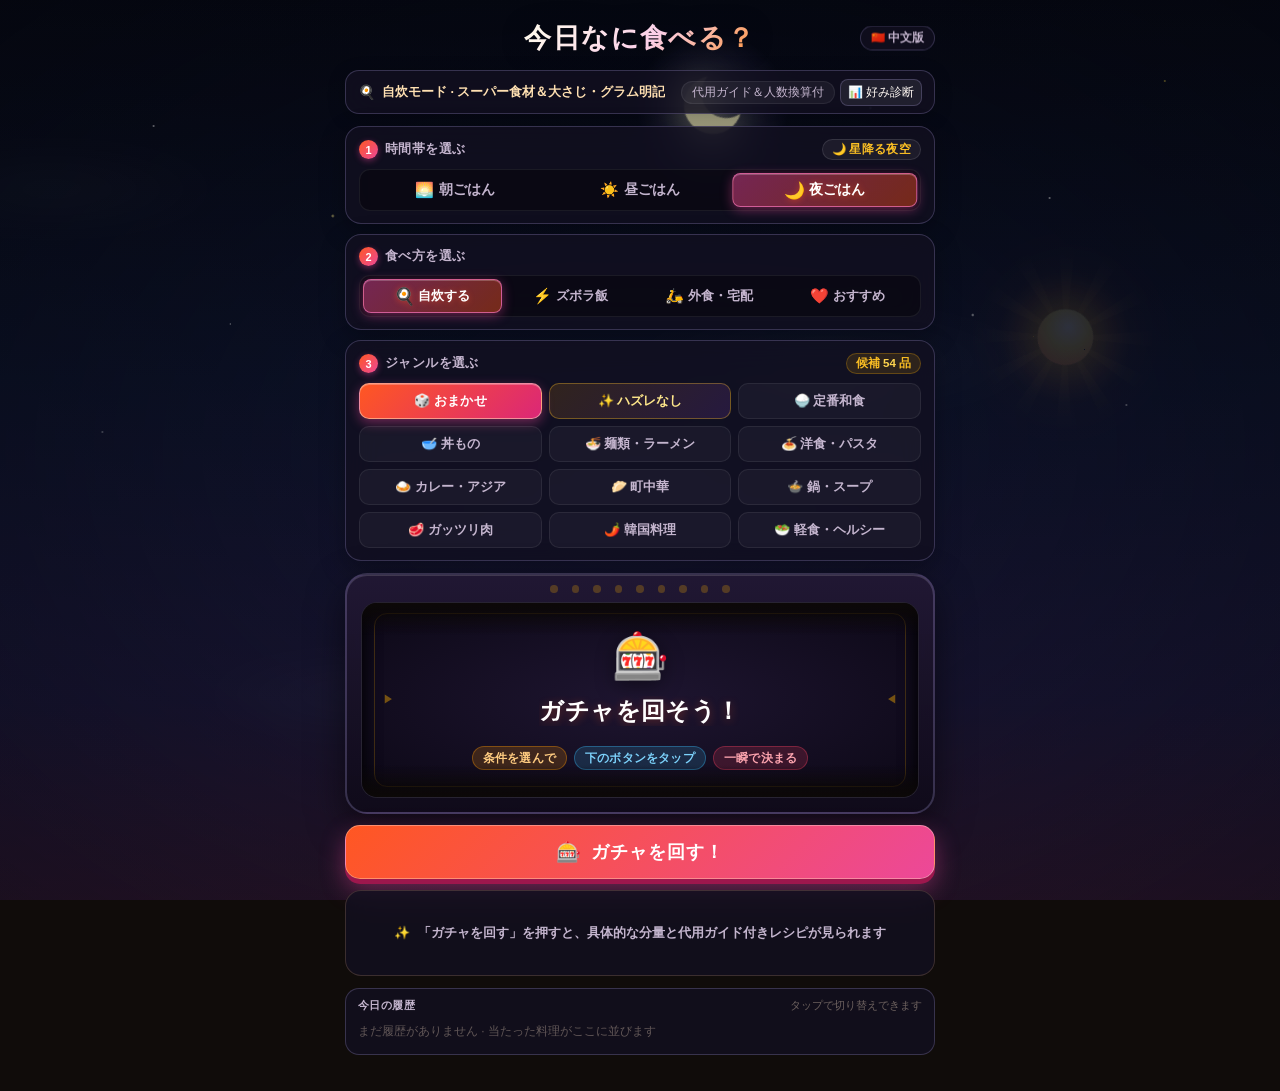
==== jp/index.html @ 4f3765af "feat: add dedicated Japan-native edition (/jp/) tailored to Japanese eating habits and recipes" ====
<!DOCTYPE html>
<html lang="ja">
<head>
  <meta charset="UTF-8" />
  <meta name="viewport" content="width=device-width, initial-scale=1.0" />
  <title>今日なに食べる？ · 毎日のごはんガチャ</title>
  <link rel="stylesheet" href="../style.css" />
  <style>
    body {
      font-family: "Hiragino Kaku Gothic ProN", "Hiragino Sans", "Yu Gothic", "Meiryo", -apple-system, BlinkMacSystemFont, sans-serif;
    }
    .app-header {
      position: relative;
      display: flex;
      align-items: center;
      justify-content: center;
    }
    .lang-switch-pill {
      position: absolute;
      right: 0;
      top: 50%;
      transform: translateY(-50%);
      display: inline-flex;
      align-items: center;
      gap: 4px;
      padding: 4px 10px;
      border-radius: 99px;
      font-size: 11.5px;
      font-weight: 700;
      text-decoration: none;
      color: var(--text-muted);
      background: var(--bg-card);
      border: 1px solid var(--border-subtle);
      backdrop-filter: blur(12px);
      transition: color 0.2s, border-color 0.2s, transform 0.15s;
    }
    .lang-switch-pill:hover {
      color: #fff;
      border-color: var(--accent-gold);
      transform: translateY(-50%) scale(1.03);
    }
  </style>
</head>
<body data-theme="breakfast">
  <!-- 時間帯で移ろう空と太陽・月の公転背景 -->
  <div class="sky-backdrop" aria-hidden="true">
    <div class="sky-layer sky-breakfast"></div>
    <div class="sky-layer sky-lunch"></div>
    <div class="sky-layer sky-dinner"></div>
    <div class="sky-stars"></div>

    <div class="celestial-wheel" id="celestialWheel">
      <div class="celestial-sun">
        <div class="sun-rays"></div>
        <div class="sun-corona"></div>
        <div class="sun-core"></div>
      </div>
      <div class="celestial-moon">
        <div class="moon-halo"></div>
        <div class="moon-disc"></div>
      </div>
    </div>

    <div class="sky-clouds">
      <div class="cloud cloud-1"></div>
      <div class="cloud cloud-2"></div>
      <div class="cloud cloud-3"></div>
    </div>
    <div class="sky-vignette"></div>
  </div>

  <!-- ガチャ演出スポットライト＆花火キャンバス -->
  <div class="ritual-spotlight" id="ritualSpotlight" aria-hidden="true"></div>
  <canvas id="fxCanvas" class="fx-canvas"></canvas>

  <main class="app-container">
    <!-- タイトル＆言語切替 -->
    <header class="app-header">
      <h1 class="app-title">今日なに食べる？</h1>
      <a href="../index.html" class="lang-switch-pill" title="中国語版（中華・アジア向け）へ切替">🇨🇳 中文版</a>
    </header>

    <!-- 固定高さステータスバー（4モード切替・レイアウトシフト0） -->
    <div class="status-stage">
      <!-- 自炊モード -->
      <div id="cookStatusLayer" class="status-layer active">
        <div class="loc-left">
          <span class="status-icon-badge">🍳</span>
          <span class="loc-text-ellipsis">自炊モード · スーパー食材＆大さじ・グラム明記</span>
        </div>
        <div class="loc-actions">
          <span class="status-right-tag">代用ガイド＆人数換算付</span>
          <button type="button" class="loc-btn btn-open-taste" title="オフライン食の好み診断を見る">📊 好み診断</button>
        </div>
      </div>

      <!-- ズボラ飯モード -->
      <div id="lazyStatusLayer" class="status-layer">
        <div class="loc-left">
          <span class="status-icon-badge">⚡</span>
          <span class="loc-text-ellipsis">ズボラ飯 · レンチン / 炊飯器 / 冷凍うどん / 10分</span>
        </div>
        <div class="loc-actions">
          <span class="status-right-tag">洗い物少なめ・包丁いらず</span>
          <button type="button" class="loc-btn btn-open-taste" title="オフライン食の好み診断を見る">📊 好み診断</button>
        </div>
      </div>

      <!-- 外食・デリバリーモード（ブラウザ位置情報のみ・Google星評価 / Hot Pepper対応） -->
      <div id="takeoutStatusLayer" class="status-layer">
        <div class="loc-left">
          <span class="loc-dot" id="locDot"></span>
          <span id="locText" class="loc-text-ellipsis">現在地の許可で周辺の実店舗を探します</span>
        </div>
        <div class="loc-actions">
          <select id="radiusSelect" class="city-select" title="周辺検索の半径を選択">
            <option value="1000">1km圏内</option>
            <option value="3000" selected>3km圏内</option>
            <option value="5000">5km圏内</option>
          </select>
          <button type="button" id="btnRelocate" class="loc-btn loc-auth-btn" title="ブラウザに位置情報の利用を許可">📍 現在地取得</button>
          <button type="button" id="btnSourceConfig" class="loc-btn" title="Google Places（星評価）/ ホットペッパーAPI設定">⚙️</button>
        </div>
      </div>

      <!-- おすすめモード -->
      <div id="guessStatusLayer" class="status-layer">
        <div class="loc-left">
          <span class="status-icon-badge">❤️</span>
          <span id="guessStatusText" class="loc-text-ellipsis">あなたへのおすすめ · ローカル履歴から好みを分析中</span>
        </div>
        <div class="loc-actions">
          <button type="button" class="loc-btn loc-auth-btn btn-open-taste" title="オフライン食の好み診断を見る">📊 好みカルテ</button>
        </div>
      </div>
    </div>

    <!-- 3ステップ選択パネル -->
    <section class="steps-panel">
      <!-- STEP 1: 朝・昼・夜 -->
      <div class="step-card">
        <div class="step-label">
          <span class="step-num">1</span>
          <span class="step-name">時間帯を選ぶ</span>
          <span class="step-sub-hint" id="mealSkyHint">🌅 朝焼けの空</span>
        </div>
        <div class="segmented-control cols-3" id="mealGroup" style="--active-idx: 0;">
          <div class="segment-glider"></div>
          <button type="button" class="segment-btn active" data-meal="breakfast" data-idx="0">
            <span class="pill-icon">🌅</span><span>朝ごはん</span>
          </button>
          <button type="button" class="segment-btn" data-meal="lunch" data-idx="1">
            <span class="pill-icon">☀️</span><span>昼ごはん</span>
          </button>
          <button type="button" class="segment-btn" data-meal="dinner" data-idx="2">
            <span class="pill-icon">🌙</span><span>夜ごはん</span>
          </button>
        </div>
      </div>

      <!-- STEP 2: 食べ方・モード -->
      <div class="step-card">
        <div class="step-label">
          <span class="step-num">2</span>
          <span class="step-name">食べ方を選ぶ</span>
        </div>
        <div class="segmented-control cols-4" id="modeGroup" style="--active-idx: 0;">
          <div class="segment-glider"></div>
          <button type="button" class="segment-btn active" data-mode="cook" data-idx="0">
            <span class="pill-icon">🍳</span><span>自炊する</span>
          </button>
          <button type="button" class="segment-btn" data-mode="lazy" data-idx="1">
            <span class="pill-icon">⚡</span><span>ズボラ飯</span>
          </button>
          <button type="button" class="segment-btn" data-mode="takeout" data-idx="2">
            <span class="pill-icon">🛵</span><span>外食・宅配</span>
          </button>
          <button type="button" class="segment-btn" data-mode="guess" data-idx="3">
            <span class="pill-icon">❤️</span><span>おすすめ</span>
          </button>
        </div>
      </div>

      <!-- STEP 3: 日本の食卓向け 3×4 ジャンルグリッド -->
      <div class="step-card">
        <div class="step-label">
          <span class="step-num">3</span>
          <span class="step-name">ジャンルを選ぶ</span>
          <span class="pool-count" id="poolCount">候補 <b id="poolCountNum">--</b> 品</span>
        </div>
        <div class="cuisine-grid" id="cuisineGroup">
          <button type="button" class="cuisine-chip active" data-cuisine="all">🎲 おまかせ</button>
          <button type="button" class="cuisine-chip ai-pick-chip" data-cuisine="厳選">✨ ハズレなし</button>
          <button type="button" class="cuisine-chip" data-cuisine="定番和食">🍚 定番和食</button>
          <button type="button" class="cuisine-chip" data-cuisine="丼もの">🥣 丼もの</button>
          <button type="button" class="cuisine-chip" data-cuisine="ラーメン・麺類">🍜 麺類・ラーメン</button>
          <button type="button" class="cuisine-chip" data-cuisine="洋食・パスタ">🍝 洋食・パスタ</button>
          <button type="button" class="cuisine-chip" data-cuisine="カレー・エスニック">🍛 カレー・アジア</button>
          <button type="button" class="cuisine-chip" data-cuisine="町中華">🥟 町中華</button>
          <button type="button" class="cuisine-chip" data-cuisine="鍋・スープ">🍲 鍋・スープ</button>
          <button type="button" class="cuisine-chip" data-cuisine="焼肉・ガッツリ">🥩 ガッツリ肉</button>
          <button type="button" class="cuisine-chip" data-cuisine="韓国・アジア">🌶️ 韓国料理</button>
          <button type="button" class="cuisine-chip" data-cuisine="軽食・ヘルシー">🥗 軽食・ヘルシー</button>
        </div>
      </div>
    </section>

    <!-- スロットマシン抽選機 -->
    <section class="slot-machine-section" id="slotMachineSection">
      <div class="slot-frame" id="slotFrame">
        <div class="slot-neon-ring" aria-hidden="true"></div>
        <div class="slot-win-banner" id="slotWinBanner">✨ 今日のごはん決定！ ✨</div>

        <div class="slot-lights">
          <span></span><span></span><span></span><span></span><span></span><span></span><span></span><span></span><span></span>
        </div>

        <div class="slot-window" id="slotWindow">
          <div class="slot-fade-top"></div>
          <div class="slot-speed-lines" id="slotSpeedLines"></div>
          <div class="slot-win-rays" id="slotWinRays"></div>
          <div class="slot-flash-sweep" id="slotFlashSweep"></div>
          <div class="slot-center-highlight">
            <div class="slot-pointer left">▶</div>
            <div class="slot-pointer right">◀</div>
          </div>
          <div class="slot-shockwave" id="slotShockwave"></div>
          <div class="slot-shockwave slot-shockwave-2" id="slotShockwave2"></div>
          <div class="slot-reel" id="slotReel">
            <div class="reel-card">
              <div class="dish-emoji">🎰</div>
              <div class="dish-name-wrap">
                <div class="dish-name">ガチャを回そう！</div>
              </div>
              <div class="dish-badges">
                <span class="badge badge-cuisine">条件を選んで</span>
                <span class="badge badge-mode">下のボタンをタップ</span>
                <span class="badge badge-flavor">一瞬で決まる</span>
              </div>
            </div>
          </div>
          <div class="slot-fade-bottom"></div>
        </div>
      </div>

      <!-- ガチャメインボタン -->
      <div class="draw-action-bar">
        <button type="button" id="btnDraw" class="draw-btn">
          <span class="draw-btn-shine"></span>
          <span class="draw-btn-icon">🎰</span>
          <span class="draw-btn-text">ガチャを回す！</span>
        </button>
      </div>

      <!-- 固定高さアクションドック -->
      <div class="result-dock" id="resultDock">
        <div class="dock-layer active" id="dockIdle">
          <div class="dock-placeholder">
            <span class="dock-placeholder-icon">✨</span>
            <span id="dockIdleText">条件を選んで「ガチャを回す」を押すと、レシピや周辺のお店をチェックできます</span>
          </div>
        </div>
        <div class="dock-layer" id="dockResult">
          <div id="resultActionContent" class="result-action-content"></div>
        </div>
      </div>
    </section>

    <!-- 今日の抽選履歴バー -->
    <section id="historySection" class="history-section">
      <div class="history-header">
        <span class="history-title">今日の履歴</span>
        <span class="history-hint">タップで切り替えできます</span>
      </div>
      <div class="history-list" id="historyList">
        <span class="history-empty">まだ履歴がありません · 当たった料理がここに並びます</span>
      </div>
    </section>
  </main>

  <!-- ページ内レシピ＆周辺店舗詳細モーダル -->
  <div id="recipeModal" class="modal-backdrop" aria-hidden="true">
    <div class="modal-card">
      <div class="modal-header">
        <div class="modal-title-group">
          <span id="modalEmoji" class="modal-emoji">🍲</span>
          <div class="modal-title-wrap">
            <h2 id="modalDishName" class="modal-title">料理名</h2>
            <div id="modalTags" class="modal-subtags"></div>
          </div>
        </div>
        <button type="button" id="btnCloseModal" class="modal-close" title="閉じる">✕</button>
      </div>
      <div class="modal-body" id="modalBody"></div>
      <div class="modal-footer" id="modalFooter"></div>
    </div>
  </div>

  <!-- 日本向け周辺グルメAPI設定モーダル（Google Places星評価 / リクルート Hot Pepper） -->
  <div id="sourceModal" class="modal-backdrop" aria-hidden="true">
    <div class="modal-card" style="max-width:500px;">
      <div class="modal-header">
        <div class="modal-title-group">
          <span class="modal-emoji">📡</span>
          <div class="modal-title-wrap">
            <h2 class="modal-title">周辺グルメ検索ソース設定</h2>
            <div class="modal-subtags">
              <span class="badge badge-cuisine" id="sourceStatusBadge">現在：キー不要モード</span>
            </div>
          </div>
        </div>
        <button type="button" id="btnCloseSourceModal" class="modal-close">✕</button>
      </div>
      <div class="modal-body">
        <div class="source-note">
          APIキーは<strong>お使いのブラウザ内（localStorage）のみに保存</strong>され、外部サーバーへは送信されません。設定すると周辺の<strong>実店舗名やGoogle星評価</strong>を直接ガチャで引けます：
        </div>

        <div class="source-field-card">
          <div class="source-field-head">
            <span>🌍 Google Maps JS API キー（おすすめ）</span>
            <span class="badge badge-rating">⭐ Google星評価・口コミ数表示</span>
          </div>
          <input type="text" id="googleKeyInput" class="source-input" placeholder="Google Maps API Key（Places API New 有効）を貼り付け" />
        </div>

        <div class="source-field-card">
          <div class="source-field-head">
            <span>🇯🇵 ホットペッパーグルメ API キー（完全無料・クレカ不要）</span>
            <span class="badge badge-mode">全国十数万店舗に対応</span>
          </div>
          <input type="text" id="hotpepperKeyInput" class="source-input" placeholder="リクルート Hot Pepper Webサービス API Key を貼り付け" />
        </div>
      </div>
      <div class="modal-footer">
        <button type="button" id="btnSaveSource" class="action-link-btn primary-action">💾 保存して周辺を再検索</button>
        <button type="button" id="btnResetSource" class="action-link-btn">🔄 キーを消去して標準に戻す</button>
      </div>
    </div>
  </div>

  <!-- 完全オフライン食の好みカルテモーダル -->
  <div id="tasteModal" class="modal-backdrop" aria-hidden="true">
    <div class="modal-card" style="max-width:540px;">
      <div class="modal-header">
        <div class="modal-title-group">
          <span class="modal-emoji">📊</span>
          <div class="modal-title-wrap">
            <h2 class="modal-title">あなたの食の好みカルテ</h2>
            <div class="modal-subtags">
              <span class="badge badge-cuisine">🔒 完全オフライン・ブラウザ内保存</span>
              <span class="badge badge-mode" id="tasteCountBadge">記録 0 件</span>
            </div>
          </div>
        </div>
        <button type="button" id="btnCloseTasteModal" class="modal-close">✕</button>
      </div>
      <div class="modal-body" id="tasteModalBody"></div>
      <div class="modal-footer" style="grid-template-columns: repeat(3, 1fr);">
        <button type="button" id="btnExportTaste" class="action-link-btn">📤 バックアップ保存</button>
        <button type="button" id="btnImportTaste" class="action-link-btn">📥 データを復元</button>
        <button type="button" id="btnClearTaste" class="action-link-btn" style="color:#fda4af;">🗑️ リセット</button>
      </div>
    </div>
  </div>
  <input type="file" id="tasteImportFile" accept="application/json" style="display:none;" />

  <script src="jp_dishes_data.js"></script>
  <script src="app.js"></script>
</body>
</html>
---- style.css ----
:root {
  --bg-dark: #100c0a;
  --bg-card: rgba(32, 22, 26, 0.74);
  --border-subtle: rgba(254, 215, 170, 0.22);
  --primary: #f97316;
  --primary-end: #fb923c;
  --primary-shadow: #c2410c;
  --primary-glow: rgba(249, 115, 22, 0.42);
  --accent-gold: #fcd34d;
  --accent-green: #22c55e;
  --text-main: #fff8f3;
  --text-muted: #d6c3b8;
  --title-grad: linear-gradient(135deg, #fffbeb 10%, #fde68a 55%, #fb923c 100%);
  --slot-frame-bg: linear-gradient(180deg, rgba(56, 32, 34, 0.92) 0%, rgba(28, 18, 22, 0.96) 100%);
  --slot-window-bg: radial-gradient(ellipse at center, #26171a 0%, #140c0f 100%);
  --glider-bg: linear-gradient(135deg, rgba(249, 115, 22, 0.5), rgba(251, 191, 36, 0.38));
  --glider-border: rgba(253, 186, 116, 0.72);
  --chip-active-bg: linear-gradient(135deg, #f97316, #fbbf24);
  --orbit-deg: -42deg;
  --reel-height: 196px;
  --ease-spring: cubic-bezier(0.22, 1, 0.36, 1);
  --ease-bounce: cubic-bezier(0.34, 1.56, 0.64, 1);
}

/* 🌅 早餐主题：晨曦暖杏 */
body[data-theme="breakfast"] {
  --bg-card: rgba(38, 23, 28, 0.72);
  --border-subtle: rgba(254, 215, 170, 0.26);
  --primary: #f97316;
  --primary-end: #fbbf24;
  --primary-shadow: #c2410c;
  --primary-glow: rgba(249, 115, 22, 0.45);
  --accent-gold: #fde68a;
  --text-muted: #e6cec0;
  --title-grad: linear-gradient(135deg, #fffbeb 10%, #fde68a 52%, #fb923c 100%);
  --slot-frame-bg: linear-gradient(180deg, rgba(64, 34, 38, 0.9) 0%, rgba(30, 18, 24, 0.95) 100%);
  --slot-window-bg: radial-gradient(ellipse at center, #28161b 0%, #150b0e 100%);
  --glider-bg: linear-gradient(135deg, rgba(249, 115, 22, 0.54), rgba(251, 191, 36, 0.42));
  --glider-border: rgba(253, 224, 71, 0.65);
  --chip-active-bg: linear-gradient(135deg, #f97316, #f59e0b);
  --orbit-deg: -40deg;
}

/* ☀️ 午餐主题：晴空暖阳 */
body[data-theme="lunch"] {
  --bg-card: rgba(11, 32, 56, 0.7);
  --border-subtle: rgba(186, 230, 253, 0.28);
  --primary: #ea580c;
  --primary-end: #f59e0b;
  --primary-shadow: #9a3412;
  --primary-glow: rgba(245, 158, 11, 0.45);
  --accent-gold: #fef08a;
  --text-muted: #cbd5e1;
  --title-grad: linear-gradient(135deg, #ffffff 15%, #fef08a 58%, #7dd3fc 100%);
  --slot-frame-bg: linear-gradient(180deg, rgba(16, 48, 82, 0.9) 0%, rgba(9, 25, 44, 0.95) 100%);
  --slot-window-bg: radial-gradient(ellipse at center, #112a46 0%, #081524 100%);
  --glider-bg: linear-gradient(135deg, rgba(14, 165, 233, 0.56), rgba(250, 204, 21, 0.38));
  --glider-border: rgba(125, 211, 252, 0.78);
  --chip-active-bg: linear-gradient(135deg, #0284c7, #f59e0b);
  --orbit-deg: 0deg;
}

/* 🌙 晚餐主题：暮色星河 */
body[data-theme="dinner"] {
  --bg-card: rgba(19, 16, 32, 0.78);
  --border-subtle: rgba(196, 181, 253, 0.22);
  --primary: #ff5722;
  --primary-end: #ec4899;
  --primary-shadow: #9d174d;
  --primary-glow: rgba(236, 72, 153, 0.42);
  --accent-gold: #fbbf24;
  --text-muted: #c4b5ce;
  --title-grad: linear-gradient(135deg, #fff7ed 10%, #fbcfe8 55%, #fb923c 100%);
  --slot-frame-bg: linear-gradient(180deg, rgba(34, 24, 52, 0.92) 0%, rgba(15, 11, 26, 0.96) 100%);
  --slot-window-bg: radial-gradient(ellipse at center, #1e1530 0%, #0c0816 100%);
  --glider-bg: linear-gradient(135deg, rgba(236, 72, 153, 0.48), rgba(255, 87, 34, 0.44));
  --glider-border: rgba(244, 114, 182, 0.72);
  --chip-active-bg: linear-gradient(135deg, #ff5722, #db2777);
  --orbit-deg: 56deg;
}

* {
  box-sizing: border-box;
  margin: 0;
  padding: 0;
  -webkit-tap-highlight-color: transparent;
}

body {
  font-family: -apple-system, BlinkMacSystemFont, "PingFang SC", "Hiragino Sans GB", "Microsoft YaHei", sans-serif;
  background-color: var(--bg-dark);
  color: var(--text-main);
  min-height: 100vh;
  display: flex;
  justify-content: center;
  align-items: flex-start;
  padding: 18px 16px 36px;
  overflow-x: hidden;
  position: relative;
}

/* =========================================================================
   Dynamic Celestial Sky & Orbital Sun/Moon Backdrop (背景模拟太阳公转)
   ========================================================================= */
.sky-backdrop {
  position: fixed;
  inset: 0;
  z-index: 0;
  overflow: hidden;
  pointer-events: none;
}

.sky-layer {
  position: absolute;
  inset: 0;
  opacity: 0;
  transition: opacity 0.95s cubic-bezier(0.22, 1, 0.36, 1);
}

/* 🌅 早餐晨曦渐变：深靛紫 -> 朝霞玫瑰 -> 暖杏日出金 */
.sky-breakfast {
  background: linear-gradient(180deg, #1b172c 0%, #4b293f 36%, #b25842 74%, #f4a261 100%);
}
body[data-theme="breakfast"] .sky-breakfast { opacity: 1; }

/* ☀️ 午餐晴空渐变：澄澈蔚蓝 -> 明朗天青 -> 暖阳地平线 */
.sky-lunch {
  background: linear-gradient(180deg, #0b2545 0%, #134e7e 38%, #257fb8 75%, #73c2e2 100%);
}
body[data-theme="lunch"] .sky-lunch { opacity: 1; }

/* 🌙 晚餐星夜渐变：深邃夜空 -> 暮色靛蓝 -> 暖霓虹晚霞地平线 */
.sky-dinner {
  background: linear-gradient(180deg, #050712 0%, #0d132b 42%, #1d183b 78%, #341933 100%);
}
body[data-theme="dinner"] .sky-dinner { opacity: 1; }

/* Twinkling Starfield (Visible at Dinner) */
.sky-stars {
  position: absolute;
  inset: 0;
  opacity: 0;
  transition: opacity 1.1s ease;
  background-image:
    radial-gradient(1.5px 1.5px at 12% 14%, rgba(255, 255, 255, 0.9), transparent),
    radial-gradient(2px 2px at 26% 24%, rgba(254, 240, 138, 0.85), transparent),
    radial-gradient(1.5px 1.5px at 38% 10%, rgba(255, 255, 255, 0.75), transparent),
    radial-gradient(1.2px 1.2px at 54% 18%, rgba(255, 255, 255, 0.8), transparent),
    radial-gradient(2px 2px at 68% 12%, rgba(186, 230, 253, 0.9), transparent),
    radial-gradient(1.5px 1.5px at 82% 22%, rgba(255, 255, 255, 0.85), transparent),
    radial-gradient(1.5px 1.5px at 91% 9%, rgba(253, 224, 71, 0.8), transparent),
    radial-gradient(1.2px 1.2px at 18% 36%, rgba(255, 255, 255, 0.65), transparent),
    radial-gradient(1.8px 1.8px at 76% 35%, rgba(255, 255, 255, 0.7), transparent),
    radial-gradient(1.2px 1.2px at 45% 32%, rgba(255, 255, 255, 0.6), transparent),
    radial-gradient(1.5px 1.5px at 8% 48%, rgba(255, 255, 255, 0.5), transparent),
    radial-gradient(1.5px 1.5px at 88% 45%, rgba(255, 255, 255, 0.55), transparent);
  animation: starTwinkle 4.5s ease-in-out infinite alternate;
}

body[data-theme="dinner"] .sky-stars {
  opacity: 0.95;
}

/* Giant Orbital Wheel Carrying the Sun & Moon Along a Curved Sky Arc */
.celestial-wheel {
  position: absolute;
  width: min(1050px, 128vw);
  height: min(1050px, 128vw);
  left: 50%;
  top: 11vh;
  transform: translateX(-50%) rotate(var(--orbit-deg));
  transition: transform 1.25s cubic-bezier(0.22, 1, 0.36, 1);
  will-change: transform;
}

/* The Sun (at 12 o'clock on the orbital wheel) */
.celestial-sun {
  position: absolute;
  top: -46px;
  left: 50%;
  width: 116px;
  height: 116px;
  margin-left: -58px;
  display: flex;
  align-items: center;
  justify-content: center;
  transition: opacity 0.9s ease, transform 1.1s var(--ease-spring), filter 0.9s ease;
}

body[data-theme="breakfast"] .celestial-sun {
  opacity: 0.95;
  transform: scale(1.04);
  filter: saturate(1.15);
}

body[data-theme="lunch"] .celestial-sun {
  opacity: 1;
  transform: scale(1.16);
  filter: brightness(1.12);
}

body[data-theme="dinner"] .celestial-sun {
  opacity: 0.22;
  transform: scale(0.85);
  filter: hue-rotate(-18deg) saturate(1.5);
}

.sun-core {
  position: relative;
  z-index: 3;
  width: 66px;
  height: 66px;
  border-radius: 50%;
  background: radial-gradient(circle at 38% 35%, #fffef5 0%, #fef08a 42%, #fb923c 100%);
  box-shadow:
    0 0 36px 12px rgba(253, 224, 71, 0.55),
    0 0 90px 28px rgba(251, 146, 60, 0.38);
}

.sun-corona {
  position: absolute;
  z-index: 2;
  width: 150px;
  height: 150px;
  border-radius: 50%;
  background: radial-gradient(circle, rgba(254, 240, 138, 0.36) 0%, rgba(251, 146, 60, 0.14) 50%, transparent 72%);
  animation: sunPulse 5s ease-in-out infinite alternate;
}

.sun-rays {
  position: absolute;
  z-index: 1;
  width: 220px;
  height: 220px;
  border-radius: 50%;
  background: repeating-conic-gradient(
    from 0deg,
    rgba(254, 240, 138, 0.18) 0deg 10deg,
    transparent 10deg 30deg
  );
  -webkit-mask-image: radial-gradient(circle, black 15%, transparent 70%);
  mask-image: radial-gradient(circle, black 15%, transparent 70%);
  animation: sunRaysSpin 42s linear infinite;
}

/* The Crescent Moon (positioned along the opposite arc of the wheel, rising smoothly at Dinner!) */
.celestial-moon {
  position: absolute;
  inset: 0;
  transform: rotate(-48deg);
  opacity: 0;
  transition: opacity 0.95s ease;
}

body[data-theme="dinner"] .celestial-moon {
  opacity: 1;
}

.moon-halo {
  position: absolute;
  top: -70px;
  left: 50%;
  width: 150px;
  height: 150px;
  margin-left: -75px;
  border-radius: 50%;
  background: radial-gradient(circle, rgba(224, 231, 255, 0.25) 0%, rgba(167, 139, 250, 0.08) 52%, transparent 72%);
}

.moon-disc {
  position: absolute;
  top: -28px;
  left: 50%;
  width: 58px;
  height: 58px;
  margin-left: -29px;
  border-radius: 50%;
  background: transparent;
  box-shadow: inset 15px -10px 0 4px #fef9c3;
  filter: drop-shadow(0 0 18px rgba(254, 249, 195, 0.65));
  transform: rotate(-16deg);
}

/* Soft Drifting Horizon Clouds */
.sky-clouds {
  position: absolute;
  inset: 0;
  opacity: 0.42;
  transition: opacity 0.9s ease;
}

body[data-theme="dinner"] .sky-clouds {
  opacity: 0.14;
}

.cloud {
  position: absolute;
  border-radius: 999px;
  background: radial-gradient(ellipse at center, rgba(255, 255, 255, 0.26) 0%, rgba(255, 255, 255, 0) 72%);
  filter: blur(18px);
}

.cloud-1 {
  width: 360px;
  height: 90px;
  top: 16%;
  left: -10%;
  animation: cloudDrift 34s linear infinite;
}

.cloud-2 {
  width: 440px;
  height: 110px;
  top: 34%;
  left: 48%;
  animation: cloudDrift 46s linear infinite reverse;
}

.cloud-3 {
  width: 320px;
  height: 85px;
  bottom: 18%;
  left: 15%;
  animation: cloudDrift 38s linear infinite;
}

/* Subtle dark scrim to guarantee crisp text readability across all 3 skies */
.sky-vignette {
  position: absolute;
  inset: 0;
  background: radial-gradient(ellipse at center, rgba(8, 10, 18, 0.16) 0%, rgba(5, 7, 14, 0.52) 100%);
}

.fx-canvas {
  position: fixed;
  inset: 0;
  width: 100%;
  height: 100%;
  pointer-events: none;
  z-index: 50;
}

/* Main Centered Clean Container */
.app-container {
  position: relative;
  z-index: 1;
  width: 100%;
  max-width: 590px;
  display: flex;
  flex-direction: column;
  gap: 12px;
}

.app-header {
  position: relative;
  display: flex;
  align-items: center;
  justify-content: center;
  text-align: center;
  padding: 2px 0;
}

.lang-switch-pill {
  position: absolute;
  right: 0;
  top: 50%;
  transform: translateY(-50%);
  display: inline-flex;
  align-items: center;
  gap: 4px;
  padding: 4px 10px;
  border-radius: 99px;
  font-size: 11.5px;
  font-weight: 700;
  text-decoration: none;
  color: var(--text-muted);
  background: var(--bg-card);
  border: 1px solid var(--border-subtle);
  backdrop-filter: blur(12px);
  transition: color 0.2s, border-color 0.2s, transform 0.15s;
}

.lang-switch-pill:hover {
  color: #fff;
  border-color: var(--accent-gold);
  transform: translateY(-50%) scale(1.04);
}

.app-title {
  font-size: 27px;
  font-weight: 900;
  letter-spacing: 1.4px;
  background: var(--title-grad);
  -webkit-background-clip: text;
  -webkit-text-fill-color: transparent;
  filter: drop-shadow(0 3px 14px rgba(0, 0, 0, 0.35));
  transition: filter 0.6s ease;
}

/* Fixed-Height Status Stage (Zero Layout Jump between Cook & Takeout) */
.status-stage {
  position: relative;
  height: 44px;
  border-radius: 14px;
  background: var(--bg-card);
  border: 1px solid var(--border-subtle);
  overflow: hidden;
  backdrop-filter: blur(16px);
  box-shadow: 0 4px 18px rgba(0, 0, 0, 0.22);
  transition: background 0.65s ease, border-color 0.65s ease;
}

.status-layer {
  position: absolute;
  inset: 0;
  display: flex;
  align-items: center;
  justify-content: space-between;
  gap: 8px;
  padding: 0 12px;
  font-size: 12.5px;
  opacity: 0;
  transform: translateY(8px);
  pointer-events: none;
  transition: opacity 0.28s var(--ease-spring), transform 0.28s var(--ease-spring);
}

.status-layer.active {
  opacity: 1;
  transform: translateY(0);
  pointer-events: auto;
}

.loc-left {
  display: flex;
  align-items: center;
  gap: 7px;
  font-weight: 600;
  color: #ffe0b2;
  min-width: 0;
}

.loc-text-ellipsis {
  white-space: nowrap;
  overflow: hidden;
  text-overflow: ellipsis;
}

.status-icon-badge {
  font-size: 14px;
  flex-shrink: 0;
}

.status-right-tag {
  font-size: 11.5px;
  color: var(--text-muted);
  background: rgba(255, 255, 255, 0.05);
  padding: 3px 10px;
  border-radius: 99px;
  border: 1px solid rgba(255, 255, 255, 0.07);
  white-space: nowrap;
  flex-shrink: 0;
}

.loc-dot {
  flex-shrink: 0;
  width: 8px;
  height: 8px;
  border-radius: 50%;
  background: var(--accent-green);
  box-shadow: 0 0 8px var(--accent-green);
  transition: background 0.3s, box-shadow 0.3s;
}

.loc-dot.loading {
  background: var(--accent-gold);
  box-shadow: 0 0 8px var(--accent-gold);
  animation: pulse 1s infinite;
}

.loc-dot.error {
  background: #f43f5e;
  box-shadow: 0 0 8px #f43f5e;
}

.loc-auth-btn {
  font-weight: 700;
  color: #fde68a;
  border-color: rgba(251, 191, 36, 0.42);
  background: rgba(251, 191, 36, 0.14);
}

.loc-actions {
  display: flex;
  align-items: center;
  gap: 5px;
  flex-shrink: 0;
}

.loc-btn,
.city-select {
  background: rgba(255, 255, 255, 0.075);
  color: var(--text-main);
  border: 1px solid var(--border-subtle);
  border-radius: 8px;
  padding: 4px 7px;
  font-size: 12px;
  cursor: pointer;
  transition: background 0.2s, border-color 0.2s, transform 0.15s;
}

.loc-btn:hover,
.city-select:hover {
  background: rgba(255, 255, 255, 0.15);
  border-color: rgba(255, 179, 0, 0.42);
}

.loc-btn:active {
  transform: scale(0.94);
}

.city-select option {
  background: #1e1815;
  color: #fff;
}

/* Steps Panel */
.steps-panel {
  display: flex;
  flex-direction: column;
  gap: 10px;
}

.step-row-split {
  display: grid;
  grid-template-columns: 1fr 1fr;
  gap: 10px;
}

@media (max-width: 520px) {
  .step-row-split {
    grid-template-columns: 1fr;
  }
}

.step-card {
  background: var(--bg-card);
  border: 1px solid var(--border-subtle);
  border-radius: 16px;
  padding: 12px 13px;
  backdrop-filter: blur(16px);
  box-shadow: 0 8px 26px rgba(0, 0, 0, 0.28);
  transition: background 0.65s ease, border-color 0.65s ease;
}

.step-label {
  display: flex;
  align-items: center;
  gap: 7px;
  margin-bottom: 9px;
}

.step-num {
  width: 19px;
  height: 19px;
  border-radius: 50%;
  background: linear-gradient(135deg, var(--primary), var(--primary-end));
  color: #fff;
  font-size: 11px;
  font-weight: 800;
  display: inline-flex;
  align-items: center;
  justify-content: center;
  box-shadow: 0 2px 6px var(--primary-glow);
  transition: background 0.6s ease, box-shadow 0.6s ease;
}

.step-name {
  font-size: 12.5px;
  font-weight: 700;
  color: var(--text-muted);
  letter-spacing: 0.4px;
}

.pool-count {
  margin-left: auto;
  font-size: 11.5px;
  color: var(--accent-gold);
  background: rgba(255, 179, 0, 0.12);
  border: 1px solid rgba(255, 179, 0, 0.26);
  padding: 2px 9px;
  border-radius: 99px;
  font-weight: 600;
  font-variant-numeric: tabular-nums;
  transition: transform 0.2s var(--ease-bounce);
}

.pool-count.bump {
  transform: scale(1.08);
}

.pool-count b {
  font-weight: 800;
  color: #ffd54f;
}

/* Silky Sliding Segmented Controls */
.segmented-control {
  position: relative;
  display: grid;
  background: rgba(0, 0, 0, 0.34);
  border: 1px solid rgba(255, 255, 255, 0.07);
  border-radius: 11px;
  padding: 3px;
  isolation: isolate;
}

.segmented-control.cols-4 {
  grid-template-columns: repeat(4, 1fr);
}

.segmented-control.cols-3 {
  grid-template-columns: repeat(3, 1fr);
}

.segmented-control.cols-2 {
  grid-template-columns: repeat(2, 1fr);
}

.segment-glider {
  position: absolute;
  top: 3px;
  bottom: 3px;
  left: 3px;
  border-radius: 8px;
  background: var(--glider-bg);
  border: 1px solid var(--glider-border);
  box-shadow: 0 3px 12px var(--primary-glow), inset 0 1px 0 rgba(255, 255, 255, 0.22);
  z-index: 0;
  transform: translateX(calc(var(--active-idx, 0) * 100%));
  transition: transform 0.34s var(--ease-spring), background 0.6s ease, border-color 0.6s ease, box-shadow 0.6s ease;
  pointer-events: none;
}

.segmented-control.cols-4 .segment-glider {
  width: calc((100% - 6px) / 4);
}

.segmented-control.cols-3 .segment-glider {
  width: calc((100% - 6px) / 3);
}

.segmented-control.cols-2 .segment-glider {
  width: calc((100% - 6px) / 2);
}

.segment-btn {
  position: relative;
  z-index: 1;
  display: flex;
  align-items: center;
  justify-content: center;
  gap: 5px;
  padding: 8px 6px;
  border: none;
  background: transparent;
  color: var(--text-muted);
  font-size: 13.5px;
  font-weight: 700;
  cursor: pointer;
  border-radius: 8px;
  transition: color 0.22s ease, transform 0.15s ease;
  white-space: nowrap;
}

.segment-btn:hover {
  color: var(--text-main);
}

.segment-btn:active {
  transform: scale(0.95);
}

.segment-btn.active {
  color: #fff;
  text-shadow: 0 1px 6px rgba(255, 87, 34, 0.48);
}

.pill-icon {
  font-size: 15px;
  transition: transform 0.25s var(--ease-bounce);
}

.segment-btn.active .pill-icon {
  transform: scale(1.12);
}

/* Symmetrical 3×4 Cuisine Grid (12 exact cells, 0 orphans!) */
.cuisine-grid {
  display: grid;
  grid-template-columns: repeat(3, 1fr);
  gap: 7px;
}

.cuisine-chip {
  position: relative;
  padding: 8px 6px;
  border-radius: 10px;
  background: rgba(255, 255, 255, 0.038);
  border: 1px solid rgba(255, 255, 255, 0.075);
  color: var(--text-muted);
  font-size: 13px;
  font-weight: 600;
  cursor: pointer;
  transition: background 0.22s ease, color 0.22s ease, border-color 0.22s ease, transform 0.16s var(--ease-spring), box-shadow 0.22s ease;
  white-space: nowrap;
  overflow: hidden;
  text-overflow: ellipsis;
}

.cuisine-chip[data-cuisine="all"] {
  font-size: 13px;
  letter-spacing: 0.2px;
}

.cuisine-chip.ai-pick-chip {
  color: #fde68a;
  border-color: rgba(251, 191, 36, 0.35);
  background: linear-gradient(135deg, rgba(245, 158, 11, 0.14), rgba(168, 85, 247, 0.14));
}

.cuisine-chip.ai-pick-chip:hover {
  border-color: rgba(251, 191, 36, 0.65);
  color: #fff;
}

.cuisine-chip.ai-pick-chip.active {
  background: linear-gradient(135deg, #f59e0b, #ec4899);
  border-color: rgba(254, 240, 138, 0.65);
  color: #fff;
  box-shadow: 0 4px 14px rgba(245, 158, 11, 0.38);
}

.cuisine-chip:hover {
  background: rgba(255, 255, 255, 0.09);
  color: var(--text-main);
  border-color: rgba(255, 190, 140, 0.26);
}

.cuisine-chip:active {
  transform: scale(0.96);
}

.cuisine-chip.active {
  background: var(--chip-active-bg);
  border-color: rgba(255, 236, 209, 0.5);
  color: #fff;
  font-weight: 700;
  box-shadow: 0 4px 12px var(--primary-glow), inset 0 1px 0 rgba(255, 255, 255, 0.25);
}

.cuisine-chip-count {
  font-size: 10.5px;
  opacity: 0.8;
  margin-left: 2px;
  font-weight: 600;
}

/* Slot Machine Section */
.slot-machine-section {
  display: flex;
  flex-direction: column;
  gap: 11px;
}

.slot-frame {
  background: var(--slot-frame-bg);
  border: 2px solid var(--border-subtle);
  border-radius: 22px;
  padding: 10px 14px 14px;
  box-shadow: 0 14px 36px rgba(0, 0, 0, 0.5), inset 0 1px 0 rgba(255, 255, 255, 0.14);
  backdrop-filter: blur(16px);
  position: relative;
  transition: background 0.65s ease, border-color 0.45s ease, box-shadow 0.45s ease;
}

.slot-frame.spinning {
  border-color: #ff9800;
  box-shadow: 0 0 30px rgba(255, 152, 0, 0.36), inset 0 0 18px rgba(255, 87, 34, 0.22);
}

.slot-frame.won {
  border-color: #ffc107;
  box-shadow: 0 0 34px rgba(255, 193, 7, 0.42), inset 0 0 18px rgba(255, 179, 0, 0.16);
}

.slot-lights {
  display: flex;
  justify-content: center;
  gap: 14px;
  margin-bottom: 9px;
}

.slot-lights span {
  width: 7.5px;
  height: 7.5px;
  border-radius: 50%;
  background: rgba(255, 179, 0, 0.24);
  transition: background 0.25s, box-shadow 0.25s, transform 0.25s;
}

.slot-frame.spinning .slot-lights span:nth-child(3n+1) { animation: marqueeChase 0.45s 0s infinite; }
.slot-frame.spinning .slot-lights span:nth-child(3n+2) { animation: marqueeChase 0.45s 0.15s infinite; }
.slot-frame.spinning .slot-lights span:nth-child(3n) { animation: marqueeChase 0.45s 0.3s infinite; }

.slot-frame.won .slot-lights span {
  background: #22c55e;
  box-shadow: 0 0 10px #22c55e;
  transform: scale(1.15);
}

.slot-window {
  height: var(--reel-height);
  background: var(--slot-window-bg);
  border-radius: 16px;
  border: 1px solid rgba(255, 255, 255, 0.1);
  box-shadow: inset 0 8px 18px rgba(0, 0, 0, 0.68), inset 0 -8px 18px rgba(0, 0, 0, 0.68);
  overflow: hidden;
  position: relative;
  transition: background 0.65s ease;
}

.slot-fade-top,
.slot-fade-bottom {
  position: absolute;
  left: 0;
  right: 0;
  height: 32px;
  z-index: 4;
  pointer-events: none;
}

.slot-fade-top {
  top: 0;
  background: linear-gradient(180deg, rgba(13, 9, 8, 0.95) 0%, rgba(13, 9, 8, 0) 100%);
}

.slot-fade-bottom {
  bottom: 0;
  background: linear-gradient(0deg, rgba(13, 9, 8, 0.95) 0%, rgba(13, 9, 8, 0) 100%);
}

.slot-speed-lines {
  position: absolute;
  inset: 0;
  z-index: 3;
  pointer-events: none;
  opacity: 0;
  background: repeating-linear-gradient(
    90deg,
    transparent 0%,
    transparent 12%,
    rgba(255, 179, 0, 0.045) 12.5%,
    transparent 13%
  );
  transition: opacity 0.3s ease;
}

.slot-frame.spinning .slot-speed-lines {
  opacity: 1;
}

.slot-center-highlight {
  position: absolute;
  inset: 10px 12px;
  border-radius: 13px;
  border: 1px solid rgba(255, 179, 0, 0.2);
  pointer-events: none;
  z-index: 3;
  display: flex;
  align-items: center;
  justify-content: space-between;
  padding: 0 8px;
  transition: border-color 0.3s, box-shadow 0.3s;
}

.slot-frame.won .slot-center-highlight {
  border-color: rgba(255, 193, 7, 0.55);
  box-shadow: inset 0 0 24px rgba(255, 193, 7, 0.14);
}

.slot-pointer {
  font-size: 11px;
  color: rgba(255, 179, 0, 0.42);
  transition: color 0.3s, transform 0.3s var(--ease-bounce);
}

.slot-frame.won .slot-pointer {
  color: #ffc107;
  transform: scale(1.25);
}

.slot-shockwave {
  position: absolute;
  top: 50%;
  left: 50%;
  width: 40px;
  height: 40px;
  margin-top: -20px;
  margin-left: -20px;
  border-radius: 50%;
  border: 2px solid rgba(255, 193, 7, 0.8);
  opacity: 0;
  pointer-events: none;
  z-index: 3;
}

.slot-shockwave.boom {
  animation: shockwaveExpand 0.65s cubic-bezier(0.16, 1, 0.3, 1) forwards;
}

.slot-reel {
  will-change: transform;
  transform: translate3d(0, 0, 0);
  backface-visibility: hidden;
}

.reel-card {
  height: var(--reel-height);
  min-height: var(--reel-height);
  max-height: var(--reel-height);
  display: flex;
  flex-direction: column;
  align-items: center;
  justify-content: center;
  padding: 12px 28px;
  text-align: center;
  user-select: none;
  overflow: hidden;
}

.dish-emoji {
  font-size: 46px;
  line-height: 1;
  height: 50px;
  display: flex;
  align-items: center;
  justify-content: center;
  margin-bottom: 4px;
  filter: drop-shadow(0 4px 10px rgba(0, 0, 0, 0.42));
  transition: transform 0.35s var(--ease-bounce);
}

.slot-frame.won .dish-emoji {
  transform: scale(1.12);
}

.dish-name-wrap {
  height: 52px;
  width: 100%;
  display: flex;
  align-items: center;
  justify-content: center;
  margin-bottom: 8px;
}

.dish-name {
  font-size: 24px;
  font-weight: 800;
  color: #fff;
  letter-spacing: 0.4px;
  line-height: 1.24;
  text-shadow: 0 2px 10px rgba(255, 87, 34, 0.36);
  display: -webkit-box;
  -webkit-line-clamp: 2;
  -webkit-box-orient: vertical;
  overflow: hidden;
}

.dish-name.combo-title {
  font-size: 19px;
}

.dish-badges {
  height: 26px;
  display: flex;
  align-items: center;
  justify-content: center;
  gap: 7px;
  flex-wrap: nowrap;
}

.badge {
  font-size: 11.5px;
  font-weight: 700;
  padding: 3.5px 10px;
  border-radius: 999px;
  letter-spacing: 0.2px;
  white-space: nowrap;
}

.badge-cuisine {
  background: rgba(255, 152, 0, 0.18);
  color: #ffcc80;
  border: 1px solid rgba(255, 152, 0, 0.35);
}

.badge-mode {
  background: rgba(56, 189, 248, 0.16);
  color: #7dd3fc;
  border: 1px solid rgba(56, 189, 248, 0.35);
}

.badge-flavor {
  background: rgba(244, 63, 94, 0.18);
  color: #fda4af;
  border: 1px solid rgba(244, 63, 94, 0.35);
}

/* Tactile 3D Draw Button */
.draw-action-bar {
  display: flex;
}

.draw-btn {
  position: relative;
  overflow: hidden;
  width: 100%;
  padding: 14px 22px;
  border-radius: 15px;
  border: 1px solid rgba(255, 236, 209, 0.38);
  background: linear-gradient(135deg, var(--primary) 0%, var(--primary-end) 100%);
  color: #fff;
  font-size: 18px;
  font-weight: 800;
  letter-spacing: 1px;
  cursor: pointer;
  display: flex;
  align-items: center;
  justify-content: center;
  gap: 9px;
  box-shadow: 0 5px 0 var(--primary-shadow), 0 10px 24px var(--primary-glow);
  transition: transform 0.14s var(--ease-spring), box-shadow 0.25s var(--ease-spring), filter 0.2s, background 0.6s ease;
}

.draw-btn-shine {
  position: absolute;
  top: 0;
  left: -100%;
  width: 60%;
  height: 100%;
  background: linear-gradient(90deg, transparent 0%, rgba(255, 255, 255, 0.28) 50%, transparent 100%);
  transform: skewX(-25deg);
  animation: btnShine 3.8s infinite;
  pointer-events: none;
}

.draw-btn:hover:not(:disabled) {
  filter: brightness(1.06);
  transform: translateY(-1px);
  box-shadow: 0 6px 0 var(--primary-shadow), 0 14px 28px var(--primary-glow);
}

.draw-btn:active:not(:disabled) {
  transform: translateY(3px);
  box-shadow: 0 2px 0 var(--primary-shadow), 0 5px 12px var(--primary-glow);
}

.draw-btn:disabled {
  cursor: not-allowed;
  filter: saturate(0.75);
  transform: translateY(3px);
  box-shadow: 0 2px 0 var(--primary-shadow), 0 5px 12px var(--primary-glow);
}

.draw-btn-icon {
  font-size: 20px;
  transition: transform 0.35s var(--ease-bounce);
}

.draw-btn:hover:not(:disabled) .draw-btn-icon {
  transform: rotate(-12deg) scale(1.1);
}

/* Fixed-Height Result Action Dock (0 layout shift!) */
.result-dock {
  position: relative;
  height: 86px;
  background: var(--bg-card);
  border: 1px solid rgba(255, 190, 140, 0.18);
  border-radius: 16px;
  overflow: hidden;
  backdrop-filter: blur(12px);
  transition: border-color 0.3s ease, box-shadow 0.3s ease;
}

.result-dock.has-result {
  border-color: rgba(255, 179, 0, 0.42);
  box-shadow: 0 6px 22px rgba(0, 0, 0, 0.28);
}

.dock-layer {
  position: absolute;
  inset: 0;
  padding: 11px 14px;
  display: flex;
  flex-direction: column;
  justify-content: center;
  opacity: 0;
  transform: translateY(8px) scale(0.985);
  pointer-events: none;
  transition: opacity 0.28s var(--ease-spring), transform 0.28s var(--ease-spring);
}

.dock-layer.active {
  opacity: 1;
  transform: translateY(0) scale(1);
  pointer-events: auto;
}

.dock-placeholder {
  display: flex;
  align-items: center;
  justify-content: center;
  gap: 8px;
  color: var(--text-muted);
  font-size: 13px;
  font-weight: 600;
  text-align: center;
}

.action-panel-header {
  display: flex;
  align-items: center;
  justify-content: space-between;
  margin-bottom: 8px;
  font-size: 12.5px;
  color: var(--text-muted);
  font-weight: 600;
  white-space: nowrap;
  overflow: hidden;
  gap: 8px;
}

.action-panel-header span:first-child {
  overflow: hidden;
  text-overflow: ellipsis;
}

.action-panel-header strong {
  color: var(--accent-gold);
}

.action-btn-grid {
  display: grid;
  grid-template-columns: repeat(2, 1fr);
  gap: 8px;
}

.action-btn-grid.cols-3 {
  grid-template-columns: repeat(3, 1fr);
}

.action-link-btn {
  display: inline-flex;
  align-items: center;
  justify-content: center;
  gap: 5px;
  padding: 8px 10px;
  border-radius: 10px;
  font-size: 13px;
  font-weight: 700;
  cursor: pointer;
  border: 1px solid rgba(255, 255, 255, 0.12);
  background: rgba(255, 255, 255, 0.06);
  color: var(--text-main);
  white-space: nowrap;
  transition: background 0.2s, transform 0.15s var(--ease-spring), border-color 0.2s;
}

.action-link-btn:hover {
  background: rgba(255, 255, 255, 0.14);
  transform: translateY(-1px);
}

.action-link-btn:active {
  transform: scale(0.96);
}

.action-link-btn.primary-action {
  background: linear-gradient(135deg, rgba(255, 179, 0, 0.25), rgba(255, 87, 34, 0.25));
  border-color: rgba(255, 179, 0, 0.55);
  color: #ffe082;
}

.action-link-btn.primary-action:hover {
  background: linear-gradient(135deg, rgba(255, 179, 0, 0.36), rgba(255, 87, 34, 0.36));
}

/* History Bar */
.history-section {
  min-height: 64px;
  background: var(--bg-card);
  border: 1px solid var(--border-subtle);
  border-radius: 14px;
  padding: 9px 12px;
  display: flex;
  flex-direction: column;
  justify-content: center;
}

.history-header {
  display: flex;
  align-items: center;
  justify-content: space-between;
  margin-bottom: 6px;
}

.history-title {
  font-size: 11px;
  color: var(--text-muted);
  font-weight: 700;
  letter-spacing: 0.4px;
}

.history-hint {
  font-size: 11px;
  color: rgba(184, 165, 152, 0.55);
}

.history-list {
  display: flex;
  align-items: center;
  gap: 6px;
  overflow-x: auto;
  scrollbar-width: none;
  min-height: 26px;
}

.history-list::-webkit-scrollbar {
  display: none;
}

.history-empty {
  font-size: 12px;
  color: rgba(184, 165, 152, 0.48);
}

.history-pill {
  flex-shrink: 0;
  display: inline-flex;
  align-items: center;
  gap: 5px;
  padding: 4px 10px;
  border-radius: 99px;
  background: rgba(255, 255, 255, 0.06);
  border: 1px solid rgba(255, 255, 255, 0.1);
  font-size: 12px;
  color: var(--text-main);
  cursor: pointer;
  transition: background 0.2s, border-color 0.2s, transform 0.2s var(--ease-bounce);
  animation: pillPopIn 0.3s var(--ease-bounce);
}

.history-pill:hover {
  background: rgba(255, 152, 0, 0.2);
  border-color: rgba(255, 152, 0, 0.45);
}

.history-pill.active-pill {
  background: rgba(255, 152, 0, 0.22);
  border-color: rgba(255, 179, 0, 0.55);
  color: #ffe082;
}

/* =========================================================================
   In-Page Recipe & Nearby Shop Modal (Click-Triggered Popup, ZERO Clipping!)
   ========================================================================= */
.modal-backdrop {
  position: fixed;
  inset: 0;
  background: rgba(0, 0, 0, 0.76);
  backdrop-filter: blur(8px);
  z-index: 100;
  display: flex;
  align-items: center;
  justify-content: center;
  padding: 16px;
  opacity: 0;
  visibility: hidden;
  pointer-events: none;
  transition: opacity 0.25s var(--ease-spring), visibility 0.25s;
}

.modal-backdrop.open {
  opacity: 1;
  visibility: visible;
  pointer-events: auto;
}

.modal-card {
  width: 100%;
  max-width: 680px;
  background: #1d1613;
  border: 1px solid rgba(255, 179, 0, 0.4);
  border-radius: 22px;
  padding: 20px;
  box-shadow: 0 24px 64px rgba(0, 0, 0, 0.8);
  max-height: 88vh;
  display: flex;
  flex-direction: column;
  transform: scale(0.93) translateY(12px);
  transition: transform 0.28s var(--ease-bounce);
}

.modal-backdrop.open .modal-card {
  transform: scale(1) translateY(0);
}

.modal-header {
  flex-shrink: 0;
  display: flex;
  align-items: center;
  justify-content: space-between;
  gap: 12px;
  padding-bottom: 13px;
  border-bottom: 1px solid rgba(255, 255, 255, 0.09);
}

.modal-title-group {
  display: flex;
  align-items: center;
  gap: 11px;
  min-width: 0;
}

.modal-title-wrap {
  min-width: 0;
}

.modal-emoji {
  font-size: 34px;
  flex-shrink: 0;
}

.modal-title {
  font-size: 20px;
  font-weight: 800;
  color: #fff;
  line-height: 1.25;
}

.modal-subtags {
  display: flex;
  flex-wrap: wrap;
  gap: 6px;
  margin-top: 5px;
}

.modal-close {
  flex-shrink: 0;
  width: 34px;
  height: 34px;
  border-radius: 50%;
  border: none;
  background: rgba(255, 255, 255, 0.09);
  color: var(--text-main);
  font-size: 16px;
  cursor: pointer;
  transition: background 0.2s, transform 0.2s;
}

.modal-close:hover {
  background: rgba(255, 255, 255, 0.2);
  transform: rotate(90deg);
}

/* CRITICAL FIX: Every direct child of scrollable .modal-body MUST have flex-shrink: 0 so hero banner NEVER squashes! */
.modal-body {
  flex: 1;
  min-height: 0;
  padding: 16px 4px 16px 0;
  overflow-y: auto;
  display: flex;
  flex-direction: column;
  gap: 18px;
}

.modal-body > * {
  flex-shrink: 0;
}

.modal-body::-webkit-scrollbar {
  width: 6px;
}

.modal-body::-webkit-scrollbar-thumb {
  background: rgba(255, 179, 0, 0.3);
  border-radius: 99px;
}

.modal-footer {
  flex-shrink: 0;
  padding-top: 13px;
  border-top: 1px solid rgba(255, 255, 255, 0.09);
  display: grid;
  grid-template-columns: 1fr 1fr;
  gap: 10px;
}

/* Modal Content Blocks (Hero Banner, Ingredients, Steps, Tips, Nearby Shops) */
.recipe-hero-banner {
  flex-shrink: 0;
  border-radius: 15px;
  background: linear-gradient(135deg, rgba(255, 87, 34, 0.16) 0%, rgba(255, 179, 0, 0.1) 100%);
  border: 1px solid rgba(255, 190, 140, 0.24);
  padding: 15px;
  display: flex;
  flex-direction: column;
  gap: 12px;
}

.recipe-meta-pills {
  display: flex;
  flex-wrap: wrap;
  gap: 7px;
}

.meta-pill {
  display: inline-flex;
  align-items: center;
  gap: 4px;
  padding: 4px 10px;
  border-radius: 8px;
  background: rgba(0, 0, 0, 0.34);
  border: 1px solid rgba(255, 255, 255, 0.1);
  font-size: 12.5px;
  color: #ffe0b2;
  font-weight: 600;
}

.recipe-intro-text {
  font-size: 13.5px;
  line-height: 1.6;
  color: #e6d7cb;
  background: rgba(0, 0, 0, 0.24);
  padding: 10px 12px;
  border-radius: 10px;
  border-left: 3px solid var(--accent-gold);
}

.recipe-photo-gallery {
  display: grid;
  grid-template-columns: repeat(auto-fit, minmax(160px, 1fr));
  gap: 10px;
}

.recipe-photo-card {
  position: relative;
  border-radius: 11px;
  overflow: hidden;
  border: 1px solid rgba(255, 255, 255, 0.14);
  background: #140f0d;
  aspect-ratio: 16 / 10;
}

.recipe-photo-card img {
  width: 100%;
  height: 100%;
  object-fit: cover;
  display: block;
}

.recipe-photo-caption {
  position: absolute;
  bottom: 0;
  left: 0;
  right: 0;
  padding: 4px 8px;
  background: linear-gradient(0deg, rgba(0, 0, 0, 0.82) 0%, transparent 100%);
  font-size: 11px;
  color: #fff3e0;
  font-weight: 600;
}

.recipe-block-header {
  display: flex;
  align-items: center;
  justify-content: space-between;
  margin-bottom: 10px;
  gap: 8px;
}

.recipe-block-title {
  font-size: 14.5px;
  font-weight: 800;
  color: var(--accent-gold);
  display: flex;
  align-items: center;
  gap: 6px;
}

.recipe-block-sub {
  font-size: 12px;
  color: var(--text-muted);
}

.ing-checklist-grid {
  display: grid;
  grid-template-columns: repeat(2, 1fr);
  gap: 8px;
}

@media (max-width: 500px) {
  .ing-checklist-grid,
  .shop-list-grid {
    grid-template-columns: 1fr;
  }
}

.ing-check-item {
  display: flex;
  align-items: center;
  justify-content: space-between;
  gap: 8px;
  padding: 8px 11px;
  border-radius: 10px;
  background: rgba(255, 255, 255, 0.045);
  border: 1px solid rgba(255, 255, 255, 0.09);
  cursor: pointer;
  user-select: none;
  transition: background 0.18s, border-color 0.18s;
}

.ing-check-item:hover {
  background: rgba(255, 255, 255, 0.09);
  border-color: rgba(255, 179, 0, 0.36);
}

.ing-check-item.checked {
  background: rgba(34, 197, 94, 0.12);
  border-color: rgba(34, 197, 94, 0.42);
}

.ing-check-left {
  display: flex;
  align-items: center;
  gap: 7px;
  min-width: 0;
}

.ing-checkbox {
  flex-shrink: 0;
  width: 16px;
  height: 16px;
  border-radius: 5px;
  border: 1.5px solid rgba(255, 190, 140, 0.45);
  display: inline-flex;
  align-items: center;
  justify-content: center;
  font-size: 10px;
  color: transparent;
  transition: all 0.18s;
}

.ing-check-item.checked .ing-checkbox {
  background: var(--accent-green);
  border-color: var(--accent-green);
  color: #fff;
}

.ing-name {
  font-size: 13px;
  font-weight: 600;
  color: #fff3e0;
  white-space: nowrap;
  overflow: hidden;
  text-overflow: ellipsis;
}

.ing-check-item.checked .ing-name {
  text-decoration: line-through;
  opacity: 0.65;
}

.ing-amount {
  flex-shrink: 0;
  font-size: 11.5px;
  font-weight: 700;
  color: #ffcc80;
  background: rgba(255, 152, 0, 0.15);
  padding: 2px 7px;
  border-radius: 6px;
}

.ing-amount.quantified {
  color: #fde68a;
  background: rgba(251, 191, 36, 0.16);
  border: 1px dashed rgba(251, 191, 36, 0.36);
}

.serving-scale-bar {
  display: inline-flex;
  align-items: center;
  gap: 4px;
  background: rgba(0, 0, 0, 0.32);
  border: 1px solid rgba(255, 255, 255, 0.1);
  border-radius: 9px;
  padding: 2px;
}

.serving-pill {
  border: none;
  background: transparent;
  color: var(--text-muted);
  font-size: 11px;
  font-weight: 700;
  padding: 3px 8px;
  border-radius: 7px;
  cursor: pointer;
  transition: background 0.18s, color 0.18s;
}

.serving-pill:hover {
  color: #fff;
}

.serving-pill.active {
  background: linear-gradient(135deg, var(--primary), var(--primary-end));
  color: #fff;
}

.dosage-measure-hint {
  font-size: 11.5px;
  color: var(--text-muted);
  margin: -4px 0 9px;
  opacity: 0.88;
}

.illustrated-steps-list {
  display: flex;
  flex-direction: column;
  gap: 10px;
}

.illustrated-step-card {
  display: flex;
  align-items: stretch;
  gap: 12px;
  background: rgba(255, 255, 255, 0.038);
  border: 1px solid rgba(255, 255, 255, 0.085);
  border-radius: 14px;
  padding: 12px;
  cursor: pointer;
  transition: background 0.2s, border-color 0.2s;
}

.illustrated-step-card:hover {
  background: rgba(255, 255, 255, 0.07);
  border-color: rgba(255, 179, 0, 0.36);
}

.illustrated-step-card.step-done {
  background: rgba(34, 197, 94, 0.08);
  border-color: rgba(34, 197, 94, 0.4);
}

.step-visual-box {
  flex-shrink: 0;
  width: 86px;
  border-radius: 11px;
  background: linear-gradient(160deg, rgba(255, 87, 34, 0.16) 0%, rgba(20, 14, 12, 0.72) 100%);
  border: 1px solid rgba(255, 179, 0, 0.25);
  padding: 8px 6px;
  display: flex;
  flex-direction: column;
  align-items: center;
  justify-content: center;
  text-align: center;
  gap: 4px;
}

.illustrated-step-card.step-done .step-visual-box {
  background: linear-gradient(160deg, rgba(34, 197, 94, 0.22) 0%, rgba(15, 24, 18, 0.8) 100%);
  border-color: rgba(34, 197, 94, 0.45);
}

.step-visual-svg {
  width: 36px;
  height: 36px;
  display: flex;
  align-items: center;
  justify-content: center;
}

.step-stage-name {
  font-size: 11px;
  font-weight: 800;
  color: #ffcc80;
}

.illustrated-step-card.step-done .step-stage-name {
  color: #86efac;
}

.step-content-col {
  flex: 1;
  min-width: 0;
  display: flex;
  flex-direction: column;
  justify-content: space-between;
  gap: 6px;
}

.step-top-bar {
  display: flex;
  align-items: center;
  justify-content: space-between;
  gap: 6px;
  flex-wrap: wrap;
}

.step-num-badge {
  font-size: 11px;
  font-weight: 800;
  color: #ffab91;
  background: rgba(255, 87, 34, 0.22);
  border: 1px solid rgba(255, 87, 34, 0.4);
  padding: 2px 8px;
  border-radius: 6px;
}

.illustrated-step-card.step-done .step-num-badge {
  background: rgba(34, 197, 94, 0.25);
  border-color: rgba(34, 197, 94, 0.5);
  color: #bbf7d0;
}

.step-tech-tags {
  display: flex;
  gap: 5px;
}

.step-tech-tag {
  font-size: 11px;
  font-weight: 600;
  padding: 1px 7px;
  border-radius: 6px;
  background: rgba(255, 179, 0, 0.15);
  color: #ffe082;
}

.step-desc-text {
  font-size: 14px;
  line-height: 1.62;
  color: #f5ebe4;
  word-break: break-word;
}

.step-desc-text mark {
  background: rgba(255, 179, 0, 0.22);
  color: #ffd54f;
  padding: 0 4px;
  border-radius: 4px;
  font-weight: 700;
}

.chef-tips-box {
  background: rgba(255, 179, 0, 0.07);
  border: 1px dashed rgba(255, 179, 0, 0.35);
  border-radius: 13px;
  padding: 12px 14px;
}

.chef-tips-list {
  list-style: none;
  display: flex;
  flex-direction: column;
  gap: 6px;
}

.chef-tips-list li {
  font-size: 13px;
  line-height: 1.5;
  color: #e6d3c3;
  display: flex;
  align-items: flex-start;
  gap: 7px;
}

.chef-tips-list li::before {
  content: "💡";
  flex-shrink: 0;
  font-size: 13px;
}

/* Nearby Shops Grid inside Modal */
.shop-list-grid {
  display: grid;
  grid-template-columns: repeat(2, 1fr);
  gap: 9px;
}

.nearby-shop-row {
  display: flex;
  flex-direction: column;
  justify-content: space-between;
  gap: 6px;
  padding: 10px 12px;
  border-radius: 12px;
  background: rgba(255, 255, 255, 0.04);
  border: 1px solid rgba(255, 255, 255, 0.085);
  cursor: pointer;
  transition: background 0.18s, border-color 0.18s, transform 0.15s var(--ease-spring);
}

.nearby-shop-row:hover {
  background: rgba(255, 255, 255, 0.09);
  border-color: rgba(255, 179, 0, 0.38);
  transform: translateY(-1px);
}

.nearby-shop-row.selected-shop {
  background: rgba(255, 152, 0, 0.16);
  border-color: rgba(255, 179, 0, 0.65);
}

.nearby-shop-top {
  display: flex;
  align-items: center;
  justify-content: space-between;
  gap: 6px;
}

.nearby-shop-name {
  font-size: 13.5px;
  font-weight: 800;
  color: #fff8f3;
  white-space: nowrap;
  overflow: hidden;
  text-overflow: ellipsis;
}

.nearby-shop-dist {
  flex-shrink: 0;
  font-size: 11px;
  font-weight: 700;
  color: #86efac;
  background: rgba(34, 197, 94, 0.14);
  border: 1px solid rgba(34, 197, 94, 0.32);
  padding: 1px 6px;
  border-radius: 6px;
}

.nearby-shop-bottom {
  display: flex;
  align-items: center;
  justify-content: space-between;
  gap: 6px;
  font-size: 11.5px;
  color: var(--text-muted);
}

.nearby-shop-addr {
  white-space: nowrap;
  overflow: hidden;
  text-overflow: ellipsis;
}

.nearby-shop-tag {
  flex-shrink: 0;
  font-size: 10.5px;
  color: #ffcc80;
  background: rgba(255, 152, 0, 0.14);
  padding: 1px 6px;
  border-radius: 5px;
}

.combo-suggest-chips {
  display: flex;
  flex-wrap: wrap;
  gap: 7px;
}

.combo-suggest-chip {
  font-size: 12px;
  font-weight: 600;
  color: #ffe0b2;
  background: rgba(255, 152, 0, 0.14);
  border: 1px solid rgba(255, 152, 0, 0.32);
  padding: 4px 11px;
  border-radius: 99px;
}

.source-note {
  font-size: 13px;
  line-height: 1.6;
  color: #e6d3c3;
  background: rgba(255, 255, 255, 0.04);
  padding: 11px 13px;
  border-radius: 11px;
  border: 1px solid rgba(255, 255, 255, 0.08);
}

.source-note strong {
  color: #ffd54f;
}

.source-input {
  width: 100%;
  padding: 10px 12px;
  border-radius: 10px;
  background: rgba(0, 0, 0, 0.35);
  border: 1px solid rgba(255, 179, 0, 0.35);
  color: #fff;
  font-size: 13px;
  outline: none;
}

.source-input:focus {
  border-color: #ffb300;
  box-shadow: 0 0 0 2px rgba(255, 179, 0, 0.2);
}

.copy-toast {
  position: fixed;
  bottom: 24px;
  left: 50%;
  transform: translateX(-50%) translateY(20px);
  background: rgba(34, 197, 94, 0.96);
  color: #fff;
  font-size: 13.5px;
  font-weight: 700;
  padding: 9px 18px;
  border-radius: 99px;
  box-shadow: 0 8px 24px rgba(0, 0, 0, 0.45);
  opacity: 0;
  pointer-events: none;
  z-index: 200;
  transition: opacity 0.25s ease, transform 0.25s var(--ease-bounce);
}

.copy-toast.show {
  opacity: 1;
  transform: translateX(-50%) translateY(0);
}

@keyframes marqueeChase {
  0%, 100% { background: rgba(255, 179, 0, 0.22); box-shadow: none; transform: scale(1); }
  50% { background: #ffb300; box-shadow: 0 0 12px #ffb300; transform: scale(1.25); }
}

@keyframes shockwaveExpand {
  0% { transform: scale(0.5); opacity: 0.95; }
  100% { transform: scale(12); opacity: 0; }
}

@keyframes btnShine {
  0% { left: -100%; }
  22% { left: 160%; }
  100% { left: 160%; }
}

@keyframes pillPopIn {
  0% { opacity: 0; transform: scale(0.75); }
  100% { opacity: 1; transform: scale(1); }
}

@keyframes pulse {
  0%, 100% { transform: scale(1); opacity: 1; }
  50% { transform: scale(1.25); opacity: 0.6; }
}

/* Local Ingredient Substitution Guide (本土食材平替模块) */
.ing-sub-dot {
  font-size: 10px;
  padding: 1px 5px;
  border-radius: 5px;
  background: rgba(56, 189, 248, 0.16);
  border: 1px solid rgba(56, 189, 248, 0.35);
  color: #7dd3fc;
  font-weight: 700;
  flex-shrink: 0;
}

.sub-guide-box {
  background: linear-gradient(135deg, rgba(14, 165, 233, 0.08) 0%, rgba(34, 197, 94, 0.06) 100%);
  border: 1px solid rgba(56, 189, 248, 0.28);
  border-radius: 14px;
  padding: 12px 14px;
}

.sub-guide-list {
  display: flex;
  flex-direction: column;
  gap: 8px;
}

.sub-guide-row {
  display: flex;
  align-items: baseline;
  gap: 8px;
  font-size: 13px;
  line-height: 1.5;
  color: #e2e8f0;
  background: rgba(0, 0, 0, 0.22);
  padding: 7px 10px;
  border-radius: 9px;
}

.sub-orig-tag {
  flex-shrink: 0;
  font-size: 11.5px;
  font-weight: 800;
  color: #7dd3fc;
  background: rgba(56, 189, 248, 0.16);
  border: 1px solid rgba(56, 189, 248, 0.32);
  padding: 1px 7px;
  border-radius: 6px;
}

.sub-arrow {
  flex-shrink: 0;
  color: #fbbf24;
  font-weight: 800;
}

.sub-alt-text {
  color: #f1f5f9;
}

.badge-lazy-tool {
  background: rgba(168, 85, 247, 0.2);
  color: #e9d5ff;
  border: 1px solid rgba(192, 132, 252, 0.42);
}

/* Celestial Sky Animations & Smooth Theme Morphing */
.result-dock,
.history-section {
  transition: background 0.65s ease, border-color 0.65s ease, box-shadow 0.45s ease;
}

@keyframes sunRaysSpin {
  from { transform: rotate(0deg); }
  to { transform: rotate(360deg); }
}

@keyframes sunPulse {
  0% { transform: scale(0.95); opacity: 0.78; }
  100% { transform: scale(1.1); opacity: 1; }
}

@keyframes starTwinkle {
  0% { opacity: 0.65; }
  50% { opacity: 1; }
  100% { opacity: 0.75; }
}

@keyframes cloudDrift {
  0% { transform: translateX(-18px); }
  50% { transform: translateX(28px); }
  100% { transform: translateX(-18px); }
}

/* =========================================================================
   Four-Stage Gacha Spin Ritual & Jackpot FX (四段式仪式感与高光特效)
   ========================================================================= */
.ritual-spotlight {
  position: fixed;
  inset: 0;
  background: radial-gradient(circle at 50% 54%, rgba(0, 0, 0, 0.08) 0%, rgba(4, 6, 14, 0.68) 72%);
  opacity: 0;
  pointer-events: none;
  z-index: 15;
  transition: opacity 0.4s ease;
}

.ritual-spotlight.active {
  opacity: 1;
}

.slot-machine-section {
  position: relative;
  z-index: 1;
  transition: z-index 0s;
}

.slot-machine-section.in-ritual {
  z-index: 25;
}

/* Rotating Conic Neon Energy Aura Behind Slot Frame */
.slot-neon-ring {
  position: absolute;
  inset: -4px;
  border-radius: 26px;
  background: conic-gradient(
    from 0deg,
    transparent 0deg,
    #ffb300 60deg,
    #ff5722 120deg,
    transparent 180deg,
    #38bdf8 240deg,
    #f472b6 300deg,
    transparent 360deg
  );
  filter: blur(12px);
  opacity: 0;
  z-index: -1;
  pointer-events: none;
  transition: opacity 0.35s ease;
}

.slot-frame.winding-up .slot-neon-ring {
  opacity: 0.55;
  animation: neonRingSpin 1.8s linear infinite;
}

.slot-frame.spinning .slot-neon-ring {
  opacity: 0.92;
  animation: neonRingSpin 0.9s linear infinite;
}

.slot-frame.won .slot-neon-ring {
  opacity: 0.78;
  background: conic-gradient(from 0deg, #fde047, #fb923c, #f472b6, #fde047);
  animation: neonRingSpin 4s linear infinite;
}

/* Wind-Up Physical Compression */
.slot-frame.winding-up {
  transform: scale(0.985);
  border-color: #fbbf24;
  box-shadow: 0 0 28px rgba(251, 191, 36, 0.45), inset 0 0 22px rgba(255, 87, 34, 0.3);
}

/* Celebratory Micro-Impact Pop on Jackpot Lock */
.slot-frame.won {
  animation: jackpotPop 0.52s var(--ease-bounce);
}

/* Top Floating Jackpot Banner (Zero Layout Shift via position:absolute) */
.slot-win-banner {
  position: absolute;
  top: -14px;
  left: 50%;
  transform: translateX(-50%) scale(0.6) translateY(8px);
  opacity: 0;
  pointer-events: none;
  z-index: 8;
  padding: 3px 14px;
  border-radius: 99px;
  background: linear-gradient(135deg, #f59e0b 0%, #ef4444 50%, #ec4899 100%);
  border: 1px solid rgba(254, 240, 138, 0.85);
  color: #fff;
  font-size: 11.5px;
  font-weight: 900;
  letter-spacing: 1px;
  white-space: nowrap;
  box-shadow: 0 4px 16px rgba(245, 158, 11, 0.55);
  transition: opacity 0.28s ease, transform 0.38s var(--ease-bounce);
}

.slot-win-banner.show {
  opacity: 1;
  transform: translateX(-50%) scale(1) translateY(0);
}

/* Dynamic High-Speed Motion Blur + Vertical Speed Streaks */
.slot-reel {
  transition: filter 0.28s ease;
}

.slot-frame.rush .slot-reel {
  filter: blur(2px) brightness(1.08);
}

.slot-frame.spinning .slot-speed-lines {
  opacity: 1;
  background:
    repeating-linear-gradient(
      90deg,
      transparent 0%,
      transparent 8%,
      rgba(254, 240, 138, 0.08) 8.4%,
      transparent 9%
    ),
    repeating-linear-gradient(
      0deg,
      transparent 0px,
      transparent 28px,
      rgba(255, 179, 0, 0.09) 32px,
      transparent 38px
    );
  animation: speedStreakScroll 0.22s linear infinite;
}

/* Heartbeat Braking Suspense Pointers */
.slot-frame.braking .slot-pointer {
  color: #fde047;
  text-shadow: 0 0 12px #fbbf24;
  animation: pointerPulse 0.26s ease-in-out infinite alternate;
}

/* Golden Sunburst Rays Behind Winning Card */
.slot-win-rays {
  position: absolute;
  top: 50%;
  left: 50%;
  width: 340px;
  height: 340px;
  margin-top: -170px;
  margin-left: -170px;
  border-radius: 50%;
  pointer-events: none;
  z-index: 1;
  opacity: 0;
  background: repeating-conic-gradient(
    from 0deg,
    rgba(254, 240, 138, 0.16) 0deg 12deg,
    transparent 12deg 24deg
  );
  -webkit-mask-image: radial-gradient(circle, black 8%, transparent 66%);
  mask-image: radial-gradient(circle, black 8%, transparent 66%);
  transition: opacity 0.45s ease;
}

.slot-frame.won .slot-win-rays {
  opacity: 1;
  animation: sunRaysSpin 16s linear infinite;
}

/* Diagonal Golden Prism Flash Sweep on Landing */
.slot-flash-sweep {
  position: absolute;
  inset: 0;
  z-index: 6;
  pointer-events: none;
  opacity: 0;
  background: linear-gradient(
    115deg,
    transparent 20%,
    rgba(255, 255, 255, 0.65) 48%,
    rgba(254, 240, 138, 0.55) 54%,
    transparent 80%
  );
  transform: translateX(-120%);
}

.slot-flash-sweep.flash {
  animation: flashSweep 0.68s cubic-bezier(0.22, 1, 0.36, 1) forwards;
}

/* Second Staggered Shockwave Ring */
.slot-shockwave-2 {
  border-color: rgba(255, 87, 34, 0.78);
}

.slot-shockwave-2.boom {
  animation: shockwaveExpand 0.8s 0.12s cubic-bezier(0.16, 1, 0.3, 1) forwards;
}

/* Winning Card Emoji & Name Pop */
.slot-frame.won .dish-emoji {
  animation: emojiJackpot 0.6s var(--ease-bounce) forwards;
}

.slot-frame.won .dish-name {
  text-shadow: 0 0 18px rgba(254, 240, 138, 0.65), 0 2px 12px rgba(255, 87, 34, 0.55);
}

/* Button Charging Pulse while Spinning */
.draw-btn.charging {
  animation: btnChargePulse 0.45s ease-in-out infinite alternate;
}

@keyframes neonRingSpin {
  from { filter: blur(12px) hue-rotate(0deg); }
  to { filter: blur(12px) hue-rotate(360deg); }
}

@keyframes speedStreakScroll {
  from { background-position: 0 0, 0 0; }
  to { background-position: 0 0, 0 38px; }
}

@keyframes pointerPulse {
  from { transform: scale(1); }
  to { transform: scale(1.45); }
}

@keyframes flashSweep {
  0% { opacity: 0.95; transform: translateX(-110%); }
  100% { opacity: 0; transform: translateX(120%); }
}

@keyframes jackpotPop {
  0% { transform: scale(0.97); }
  45% { transform: scale(1.032); }
  75% { transform: scale(0.992); }
  100% { transform: scale(1); }
}

@keyframes emojiJackpot {
  0% { transform: scale(0.8) rotate(-10deg); }
  55% { transform: scale(1.26) rotate(6deg); }
  80% { transform: scale(1.08) rotate(-3deg); }
  100% { transform: scale(1.16) rotate(0deg); }
}

@keyframes btnChargePulse {
  from { box-shadow: 0 2px 0 var(--primary-shadow), 0 0 14px rgba(251, 191, 36, 0.35); }
  to { box-shadow: 0 2px 0 var(--primary-shadow), 0 0 28px rgba(251, 191, 36, 0.72); }
}

/* =========================================================================
   New Features: Celestial Hint, Rating Badges, Multi-API Source, Taste Profile
   ========================================================================= */
.step-sub-hint {
  margin-left: auto;
  font-size: 11.5px;
  font-weight: 700;
  color: var(--accent-gold);
  background: rgba(255, 255, 255, 0.06);
  border: 1px solid rgba(255, 255, 255, 0.11);
  padding: 2px 9px;
  border-radius: 99px;
  letter-spacing: 0.3px;
}

.segmented-control.cols-4 .segment-btn {
  font-size: 13px;
  padding: 8px 4px;
  gap: 4px;
}

@media (max-width: 460px) {
  .segmented-control.cols-4 .segment-btn {
    font-size: 11.5px;
    padding: 7px 2px;
    gap: 3px;
  }
  .segmented-control.cols-4 .pill-icon {
    font-size: 13px;
  }
  .status-right-tag {
    display: none;
  }
}

/* Rating Star Badge & Personalized Match Badge */
.badge-rating {
  background: linear-gradient(135deg, rgba(250, 204, 21, 0.24), rgba(245, 158, 11, 0.2));
  color: #fef08a;
  border: 1px solid rgba(250, 204, 21, 0.52);
  box-shadow: 0 0 10px rgba(250, 204, 21, 0.16);
}

.badge-match {
  background: linear-gradient(135deg, rgba(244, 63, 94, 0.26), rgba(236, 72, 153, 0.22));
  color: #fbcfe8;
  border: 1px solid rgba(244, 114, 182, 0.5);
}

/* Compact Inline Like/Dislike Feedback inside Fixed-Height Result Dock */
.dock-header-right {
  display: flex;
  align-items: center;
  gap: 6px;
  flex-shrink: 0;
}

.feedback-inline-group {
  display: inline-flex;
  align-items: center;
  gap: 4px;
}

.feedback-pill-btn {
  display: inline-flex;
  align-items: center;
  gap: 2px;
  padding: 2px 7px;
  border-radius: 99px;
  font-size: 11px;
  font-weight: 700;
  cursor: pointer;
  background: rgba(255, 255, 255, 0.06);
  border: 1px solid rgba(255, 255, 255, 0.14);
  color: var(--text-muted);
  transition: all 0.18s ease;
}

.feedback-pill-btn:hover {
  background: rgba(255, 255, 255, 0.14);
  color: #fff;
}

.feedback-pill-btn.active-like {
  background: rgba(34, 197, 94, 0.24);
  border-color: rgba(74, 222, 128, 0.65);
  color: #bbf7d0;
}

.feedback-pill-btn.active-dislike {
  background: rgba(244, 63, 94, 0.24);
  border-color: rgba(251, 113, 133, 0.65);
  color: #fecdd3;
}

/* Multi-Provider API Source Cards */
.source-field-card {
  display: flex;
  flex-direction: column;
  gap: 8px;
  background: rgba(255, 255, 255, 0.035);
  border: 1px solid rgba(255, 255, 255, 0.09);
  border-radius: 13px;
  padding: 11px 12px;
}

.source-field-head {
  display: flex;
  align-items: center;
  justify-content: space-between;
  gap: 8px;
  flex-wrap: wrap;
  font-size: 12.5px;
  font-weight: 700;
  color: #fff3e0;
}

/* Shop Modal Extras (Rating pill + Store photo + Recruit credit) */
.nearby-shop-meta-right {
  display: inline-flex;
  align-items: center;
  gap: 4px;
  flex-shrink: 0;
}

.nearby-shop-star {
  font-size: 11px;
  font-weight: 800;
  color: #fde047;
  background: rgba(250, 204, 21, 0.16);
  border: 1px solid rgba(250, 204, 21, 0.36);
  padding: 1px 6px;
  border-radius: 6px;
}

.shop-hero-photo {
  width: 100%;
  max-height: 175px;
  object-fit: cover;
  border-radius: 11px;
  border: 1px solid rgba(255, 255, 255, 0.14);
  display: block;
}

.recruit-credit {
  font-size: 11.5px;
  color: var(--text-muted);
  text-align: center;
  padding: 6px 10px;
  border-radius: 9px;
  background: rgba(255, 255, 255, 0.035);
  border: 1px solid rgba(255, 255, 255, 0.07);
}

.recruit-credit a {
  color: #7dd3fc;
  text-decoration: none;
  font-weight: 700;
}

.recruit-credit a:hover {
  text-decoration: underline;
}

/* Taste Profile Modal (Offline Habits + Online AI Deep Analysis) */
.taste-stat-grid {
  display: grid;
  grid-template-columns: repeat(4, 1fr);
  gap: 8px;
}

@media (max-width: 480px) {
  .taste-stat-grid {
    grid-template-columns: repeat(2, 1fr);
  }
}

.taste-stat-card {
  background: rgba(255, 255, 255, 0.045);
  border: 1px solid rgba(255, 255, 255, 0.09);
  border-radius: 12px;
  padding: 10px 8px;
  text-align: center;
  display: flex;
  flex-direction: column;
  gap: 3px;
}

.taste-stat-val {
  font-size: 20px;
  font-weight: 900;
  color: var(--accent-gold);
  font-variant-numeric: tabular-nums;
}

.taste-stat-label {
  font-size: 11px;
  color: var(--text-muted);
  font-weight: 600;
}

.taste-section-card {
  background: rgba(255, 255, 255, 0.035);
  border: 1px solid rgba(255, 255, 255, 0.085);
  border-radius: 14px;
  padding: 13px 14px;
  display: flex;
  flex-direction: column;
  gap: 10px;
}

.taste-bar-list {
  display: flex;
  flex-direction: column;
  gap: 8px;
}

.taste-bar-row {
  display: grid;
  grid-template-columns: 76px 1fr 44px;
  align-items: center;
  gap: 10px;
  font-size: 12.5px;
}

.taste-bar-label {
  font-weight: 700;
  color: #fff3e0;
  white-space: nowrap;
  overflow: hidden;
  text-overflow: ellipsis;
}

.taste-bar-track {
  height: 9px;
  border-radius: 99px;
  background: rgba(255, 255, 255, 0.08);
  overflow: hidden;
}

.taste-bar-fill {
  height: 100%;
  border-radius: 99px;
  background: linear-gradient(90deg, #f97316, #fbbf24, #ec4899);
  transition: width 0.5s var(--ease-spring);
}

.taste-bar-val {
  text-align: right;
  font-size: 11.5px;
  font-weight: 700;
  color: #fde68a;
  font-variant-numeric: tabular-nums;
}

.taste-chip-wrap {
  display: flex;
  flex-wrap: wrap;
  gap: 6px;
}

.taste-tag-pill {
  font-size: 11.5px;
  font-weight: 600;
  padding: 3px 9px;
  border-radius: 99px;
  background: rgba(255, 179, 0, 0.14);
  border: 1px solid rgba(255, 179, 0, 0.3);
  color: #ffe082;
}

.taste-tag-pill.liked {
  background: rgba(34, 197, 94, 0.14);
  border-color: rgba(34, 197, 94, 0.35);
  color: #bbf7d0;
}

.taste-tag-pill.disliked {
  background: rgba(244, 63, 94, 0.14);
  border-color: rgba(244, 63, 94, 0.35);
  color: #fecdd3;
}

.taste-insight-list {
  list-style: none;
  display: flex;
  flex-direction: column;
  gap: 7px;
}

.taste-insight-list li {
  font-size: 12.5px;
  line-height: 1.55;
  color: #e6d7cb;
  background: rgba(0, 0, 0, 0.22);
  border: 1px solid rgba(255, 255, 255, 0.07);
  padding: 7px 10px;
  border-radius: 9px;
}

.taste-persona-banner {
  background: linear-gradient(135deg, rgba(244, 63, 94, 0.16), rgba(249, 115, 22, 0.14));
  border: 1px solid rgba(251, 146, 60, 0.38);
  border-radius: 13px;
  padding: 12px 14px;
  font-size: 13px;
  line-height: 1.58;
  color: #fff7ed;
}

.taste-persona-banner strong {
  color: #fde047;
}
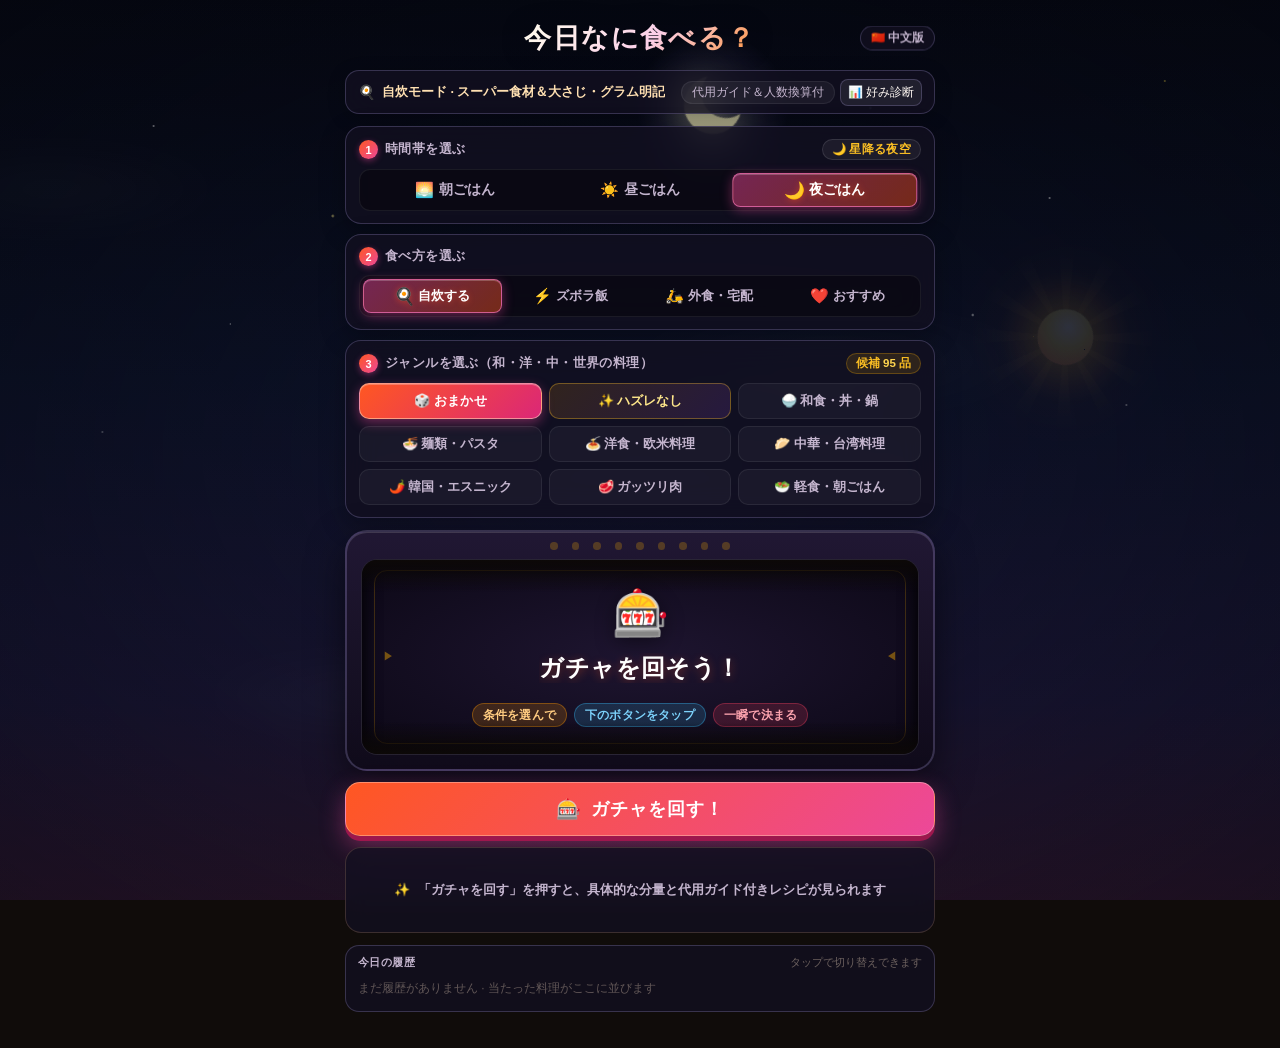
==== commit d00c5e63: "feat(jp): expand to 101 home recipes with world cuisines and consolidate into 3x3 broad categories" ====
--- a/jp/index.html
+++ b/jp/index.html
@@ -181,26 +181,23 @@
         </div>
       </div>
 
-      <!-- STEP 3: 日本の食卓向け 3×4 ジャンルグリッド -->
+      <!-- STEP 3: 和洋中・世界料理まで広く網羅した 3×3 ジャンルグリッド -->
       <div class="step-card">
         <div class="step-label">
           <span class="step-num">3</span>
-          <span class="step-name">ジャンルを選ぶ</span>
+          <span class="step-name">ジャンルを選ぶ（和・洋・中・世界の料理）</span>
           <span class="pool-count" id="poolCount">候補 <b id="poolCountNum">--</b> 品</span>
         </div>
         <div class="cuisine-grid" id="cuisineGroup">
           <button type="button" class="cuisine-chip active" data-cuisine="all">🎲 おまかせ</button>
           <button type="button" class="cuisine-chip ai-pick-chip" data-cuisine="厳選">✨ ハズレなし</button>
-          <button type="button" class="cuisine-chip" data-cuisine="定番和食">🍚 定番和食</button>
-          <button type="button" class="cuisine-chip" data-cuisine="丼もの">🥣 丼もの</button>
-          <button type="button" class="cuisine-chip" data-cuisine="ラーメン・麺類">🍜 麺類・ラーメン</button>
-          <button type="button" class="cuisine-chip" data-cuisine="洋食・パスタ">🍝 洋食・パスタ</button>
-          <button type="button" class="cuisine-chip" data-cuisine="カレー・エスニック">🍛 カレー・アジア</button>
-          <button type="button" class="cuisine-chip" data-cuisine="町中華">🥟 町中華</button>
-          <button type="button" class="cuisine-chip" data-cuisine="鍋・スープ">🍲 鍋・スープ</button>
-          <button type="button" class="cuisine-chip" data-cuisine="焼肉・ガッツリ">🥩 ガッツリ肉</button>
-          <button type="button" class="cuisine-chip" data-cuisine="韓国・アジア">🌶️ 韓国料理</button>
-          <button type="button" class="cuisine-chip" data-cuisine="軽食・ヘルシー">🥗 軽食・ヘルシー</button>
+          <button type="button" class="cuisine-chip" data-cuisine="和食・丼・鍋">🍚 和食・丼・鍋</button>
+          <button type="button" class="cuisine-chip" data-cuisine="麺類・パスタ">🍜 麺類・パスタ</button>
+          <button type="button" class="cuisine-chip" data-cuisine="洋食・欧米料理">🍝 洋食・欧米料理</button>
+          <button type="button" class="cuisine-chip" data-cuisine="中華・台湾料理">🥟 中華・台湾料理</button>
+          <button type="button" class="cuisine-chip" data-cuisine="韓国・エスニック">🌶️ 韓国・エスニック</button>
+          <button type="button" class="cuisine-chip" data-cuisine="ガッツリ肉・揚げ物">🥩 ガッツリ肉</button>
+          <button type="button" class="cuisine-chip" data-cuisine="軽食・朝ごはん・サラダ">🥗 軽食・朝ごはん</button>
         </div>
       </div>
     </section>
@@ -366,6 +363,7 @@
   <input type="file" id="tasteImportFile" accept="application/json" style="display:none;" />
 
   <script src="jp_dishes_data.js"></script>
+  <script src="jp_global_recipes.js"></script>
   <script src="app.js"></script>
 </body>
 </html>
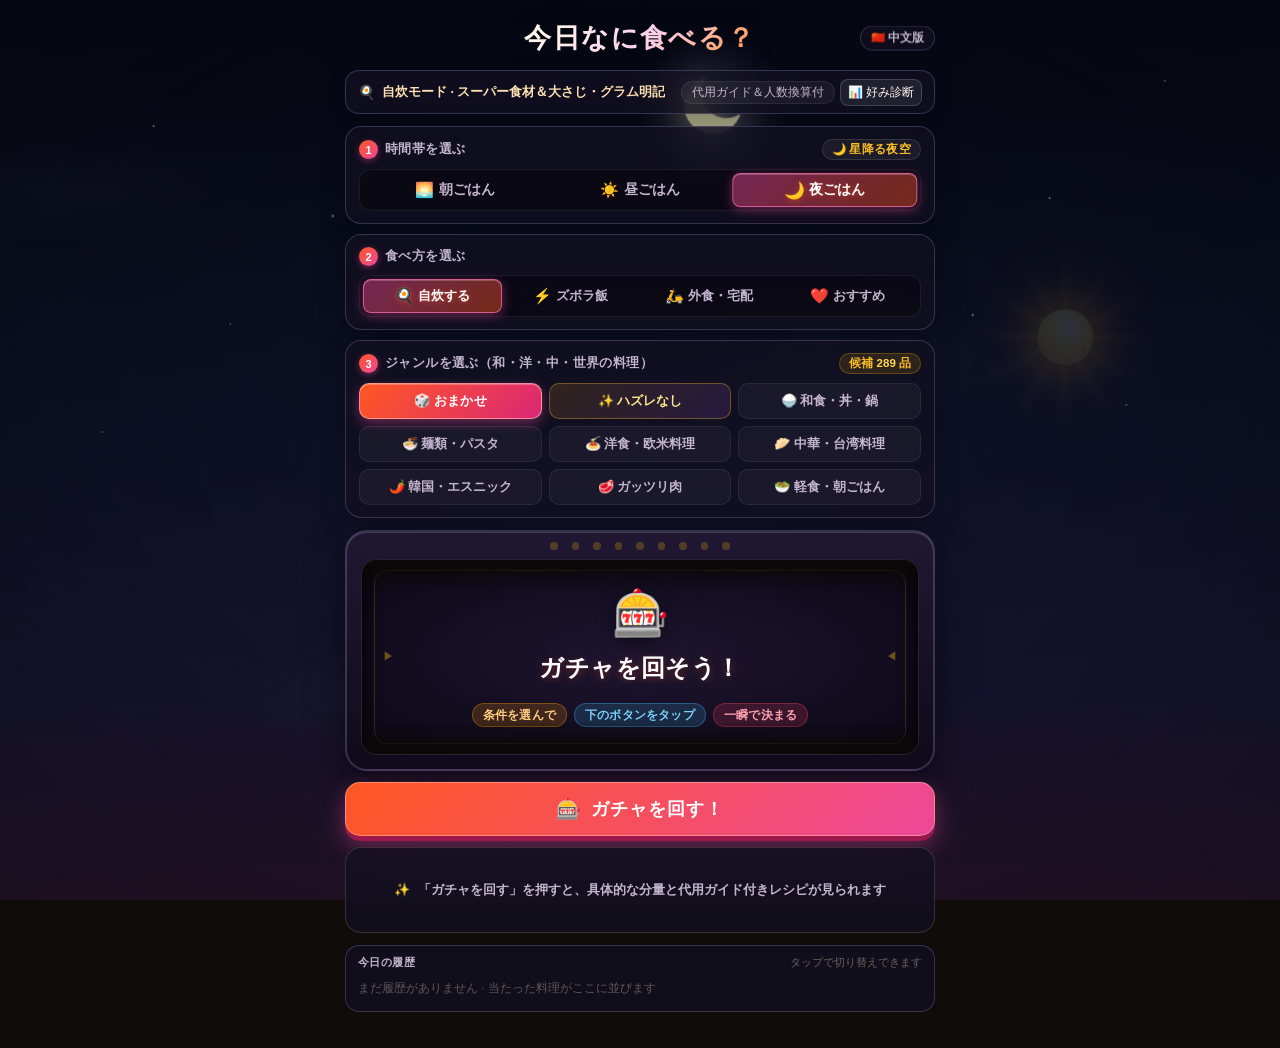
==== commit 2b8d49da: "feat(jp): expand offline library to 440 unique dishes (340 recipes + 100 JP chains) and add YouTube " ====
--- a/jp/index.html
+++ b/jp/index.html
@@ -364,6 +364,8 @@
 
   <script src="jp_dishes_data.js"></script>
   <script src="jp_global_recipes.js"></script>
+  <script src="jp_expanded_pack.js"></script>
+  <script src="jp_expanded_pack_2.js"></script>
   <script src="app.js"></script>
 </body>
 </html>
--- a/style.css
+++ b/style.css
@@ -1171,11 +1171,24 @@
   font-size: 13px;
   font-weight: 700;
   cursor: pointer;
+  text-decoration: none;
   border: 1px solid rgba(255, 255, 255, 0.12);
   background: rgba(255, 255, 255, 0.06);
   color: var(--text-main);
   white-space: nowrap;
   transition: background 0.2s, transform 0.15s var(--ease-spring), border-color 0.2s;
+}
+
+.action-link-btn.video-action {
+  background: rgba(251, 114, 153, 0.16);
+  border-color: rgba(251, 114, 153, 0.45);
+  color: #fbcfe8;
+}
+
+.action-link-btn.video-action:hover {
+  background: rgba(251, 114, 153, 0.28);
+  border-color: rgba(251, 114, 153, 0.72);
+  color: #fff;
 }
 
 .action-link-btn:hover {
